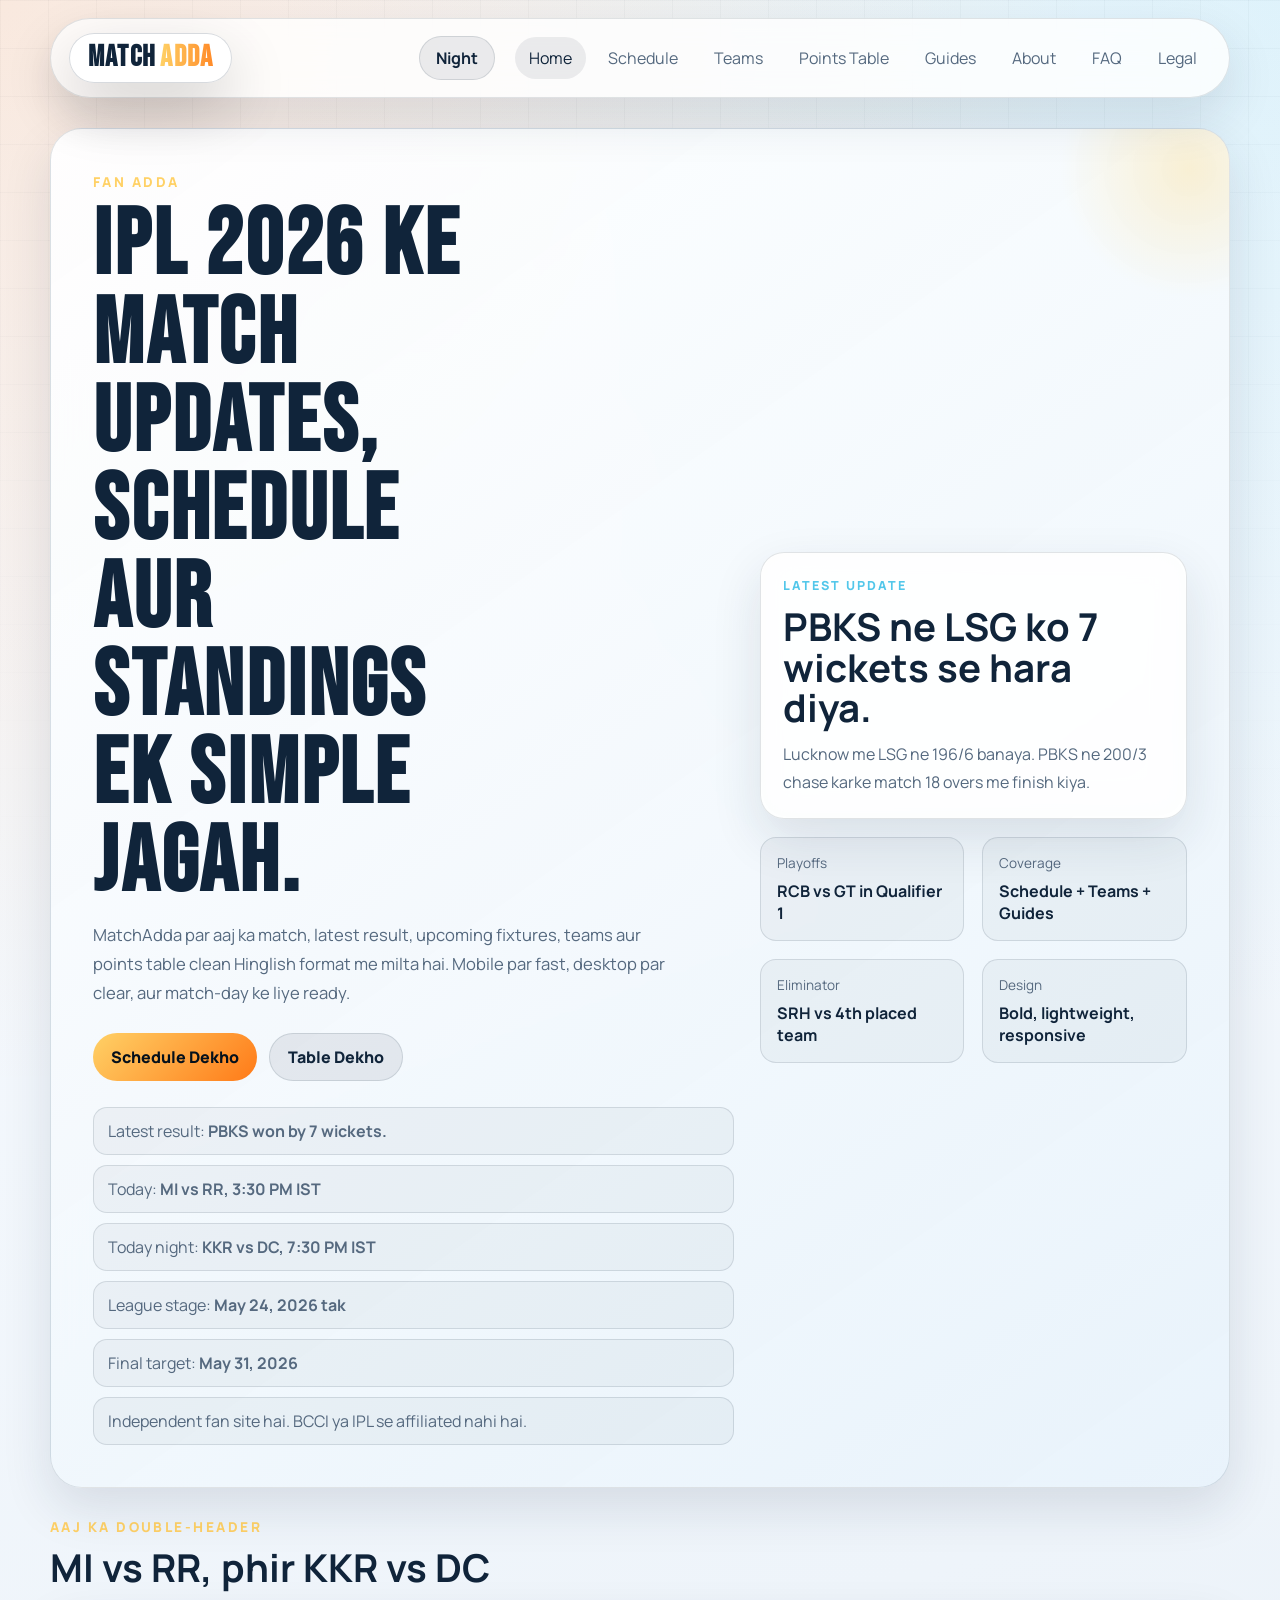
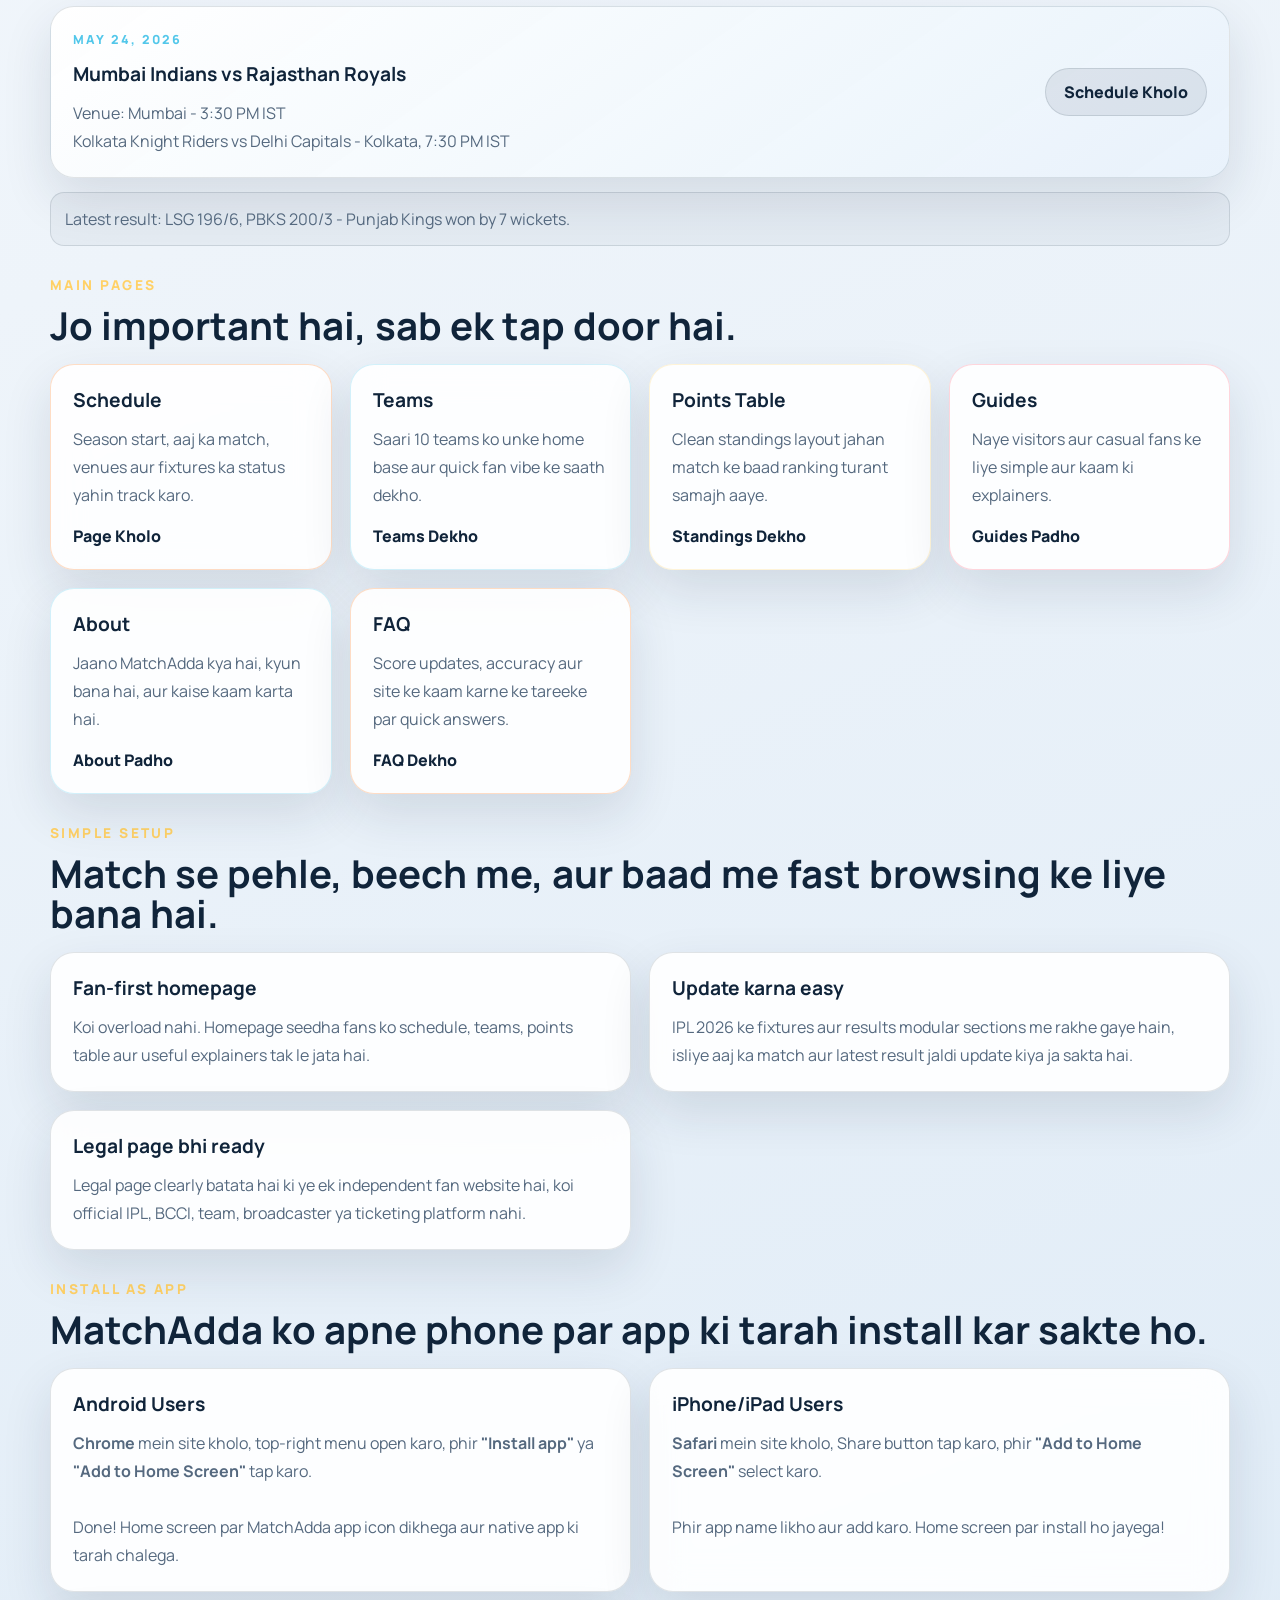
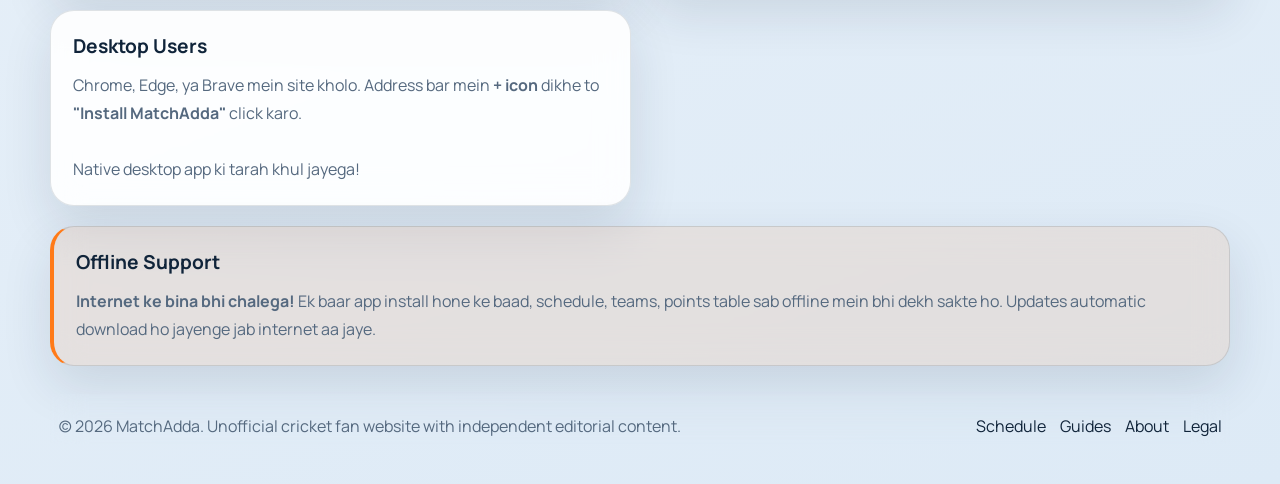
==== index.html @ 258695cc "Add files via upload" ====
<!DOCTYPE html>
<html lang="en">
<head>
  <meta charset="UTF-8">
  <meta name="viewport" content="width=device-width, initial-scale=1.0">
  <title>MatchAdda | IPL 2026 ka Schedule, Teams, Points Table aur Guides</title>
  <meta name="description" content="MatchAdda ek unofficial cricket fan website hai jahan IPL 2026 ka schedule, team updates, points table, match guides aur legal info simple Hinglish me milta hai.">
  <meta property="og:title" content="MatchAdda | IPL 2026 fan website">
  <meta property="og:description" content="Schedule, teams, points table, guides aur quick match-day updates ek simple fan site par.">
  <meta property="og:type" content="website">
  <meta property="og:image" content="social-preview.svg">
  <meta name="twitter:card" content="summary_large_image">
  <meta name="twitter:title" content="MatchAdda | IPL 2026 fan website">
  <meta name="twitter:description" content="Schedule, teams, points table, guides aur quick match-day updates ek simple fan site par.">
  <meta name="twitter:image" content="social-preview.svg">
  <link rel="icon" href="favicon.svg" type="image/svg+xml">
  <link rel="manifest" href="manifest.json">
  <meta name="theme-color" content="#ff7a18">
  <meta name="apple-mobile-web-app-capable" content="yes">
  <meta name="apple-mobile-web-app-status-bar-style" content="black-translucent">
  <meta name="apple-mobile-web-app-title" content="MatchAdda">
  <link rel="apple-touch-icon" href="matchadda.png">
  <link rel="preconnect" href="https://fonts.googleapis.com">
  <link rel="preconnect" href="https://fonts.gstatic.com" crossorigin>
  <link href="https://fonts.googleapis.com/css2?family=Bebas+Neue&family=Manrope:wght@400;500;700;800&display=swap" rel="stylesheet">
  <link rel="stylesheet" href="style.css">
</head>
<body>
  <div class="page-shell">
    <header class="site-header">
      <a class="brand brand-photo-link" href="index.html" aria-label="Home">
        <span class="brand-title"><span class="brand-primary">Match</span><span class="brand-accent">Adda</span></span>
      </a>
      <button class="nav-toggle" aria-expanded="false" aria-controls="site-nav">Menu</button>
      <nav id="site-nav" class="site-nav">
        <a class="active" href="index.html">Home</a>
        <a href="schedule.html">Schedule</a>
        <a href="teams.html">Teams</a>
        <a href="points-table.html">Points Table</a>
        <a href="guides.html">Guides</a>
        <a href="about.html">About</a>
        <a href="faq.html">FAQ</a>
        <a href="legal.html">Legal</a>
      </nav>
    </header>

    <main>
      <section class="hero">
        <div class="hero-copy">
          <p class="eyebrow">Fan Adda</p>
          <h1>IPL 2026 ke match updates, schedule aur standings ek simple jagah.</h1>
          <p class="hero-text">
            MatchAdda par aaj ka match, latest result, upcoming fixtures, teams aur points table clean Hinglish
            format me milta hai. Mobile par fast, desktop par clear, aur match-day ke liye ready.
          </p>
          <div class="hero-actions">
            <a class="btn btn-primary" href="schedule.html">Schedule Dekho</a>
            <a class="btn btn-secondary" href="points-table.html">Table Dekho</a>
          </div>
          <ul class="hero-meta">
            <li>Latest result: <strong>PBKS won by 7 wickets.</strong></li>
            <li>Today: <strong>MI vs RR, 3:30 PM IST</strong></li>
            <li>Today night: <strong>KKR vs DC, 7:30 PM IST</strong></li>
            <li>League stage: <strong>May 24, 2026 tak</strong></li>
            <li>Final target: <strong>May 31, 2026</strong></li>
            <li>Independent fan site hai. BCCI ya IPL se affiliated nahi hai.</li>
          </ul>
        </div>
        <div class="hero-panel">
          <div class="match-card featured-card">
            <p class="card-label">Latest Update</p>
            <h2>PBKS ne LSG ko 7 wickets se hara diya.</h2>
            <p>
              Lucknow me LSG ne 196/6 banaya. PBKS ne 200/3 chase karke match 18 overs me finish kiya.
            </p>
          </div>
          <div class="mini-grid">
            <article class="stat-chip">
              <span>Playoffs</span>
              <strong>RCB vs GT in Qualifier 1</strong>
            </article>
            <article class="stat-chip">
              <span>Coverage</span>
              <strong>Schedule + Teams + Guides</strong>
            </article>
            <article class="stat-chip">
              <span>Eliminator</span>
              <strong>SRH vs 4th placed team</strong>
            </article>
            <article class="stat-chip">
              <span>Design</span>
              <strong>Bold, lightweight, responsive</strong>
            </article>
          </div>
        </div>
      </section>

      <section class="section">
        <div class="section-heading">
          <p class="eyebrow">Aaj Ka Double-Header</p>
          <h2>MI vs RR, phir KKR vs DC</h2>
        </div>
        <div class="today-match">

          <div class="today-match-copy">
            <p class="card-label">May 24, 2026</p>
            <h3>Mumbai Indians vs Rajasthan Royals</h3>
            <p>Venue: Mumbai - 3:30 PM IST</p>
            <p>Kolkata Knight Riders vs Delhi Capitals - Kolkata, 7:30 PM IST</p>
          </div>

          <div class="today-match-meta">
            <a class="btn btn-secondary" href="schedule.html">Schedule Kholo</a>
          </div>
        </div>

  

        <p class="section-note">Latest result: LSG 196/6, PBKS 200/3 - Punjab Kings won by 7 wickets.</p>
      </section>

      <section class="section">
        <div class="section-heading">
          <p class="eyebrow">Main Pages</p>
          <h2>Jo important hai, sab ek tap door hai.</h2>
        </div>
        <div class="card-grid">
          <article class="info-card accent-orange">
            <h3>Schedule</h3>
            <p>Season start, aaj ka match, venues aur fixtures ka status yahin track karo.</p>
            <a href="schedule.html">Page Kholo</a>
          </article>
          <article class="info-card accent-blue">
            <h3>Teams</h3>
            <p>Saari 10 teams ko unke home base aur quick fan vibe ke saath dekho.</p>
            <a href="teams.html">Teams Dekho</a>
          </article>
          <article class="info-card accent-gold">
            <h3>Points Table</h3>
            <p>Clean standings layout jahan match ke baad ranking turant samajh aaye.</p>
            <a href="points-table.html">Standings Dekho</a>
          </article>
          <article class="info-card accent-red">
            <h3>Guides</h3>
            <p>Naye visitors aur casual fans ke liye simple aur kaam ki explainers.</p>
            <a href="guides.html">Guides Padho</a>
          </article>
          <article class="info-card accent-blue">
            <h3>About</h3>
            <p>Jaano MatchAdda kya hai, kyun bana hai, aur kaise kaam karta hai.</p>
            <a href="about.html">About Padho</a>
          </article>
          <article class="info-card accent-orange">
            <h3>FAQ</h3>
            <p>Score updates, accuracy aur site ke kaam karne ke tareeke par quick answers.</p>
            <a href="faq.html">FAQ Dekho</a>
          </article>
        </div>
      </section>

      <section class="section spotlight">
        <div class="section-heading">
          <p class="eyebrow">Simple Setup</p>
          <h2>Match se pehle, beech me, aur baad me fast browsing ke liye bana hai.</h2>
        </div>
        <div class="split-layout">
          <div class="glass-panel">
            <h3>Fan-first homepage</h3>
            <p>
              Koi overload nahi. Homepage seedha fans ko schedule, teams, points table aur useful explainers tak le jata hai.
            </p>
          </div>
          <div class="glass-panel">
            <h3>Update karna easy</h3>
            <p>
              IPL 2026 ke fixtures aur results modular sections me rakhe gaye hain, isliye aaj ka match aur latest result jaldi update kiya ja sakta hai.
            </p>
          </div>
          <div class="glass-panel">
            <h3>Legal page bhi ready</h3>
            <p>
              Legal page clearly batata hai ki ye ek independent fan website hai, koi official IPL, BCCI, team, broadcaster ya ticketing platform nahi.
            </p>
          </div>
        </div>
      </section>

      <section class="section spotlight">
        <div class="section-heading">
          <p class="eyebrow">Install as App</p>
          <h2>MatchAdda ko apne phone par app ki tarah install kar sakte ho.</h2>
        </div>
        <div class="split-layout">
          <div class="glass-panel">
            <h3>Android Users</h3>
            <p>
              <strong>Chrome</strong> mein site kholo, top-right menu open karo, phir <strong>"Install app"</strong> ya <strong>"Add to Home Screen"</strong> tap karo. 
              <br><br>Done! Home screen par MatchAdda app icon dikhega aur native app ki tarah chalega.
            </p>
          </div>
          <div class="glass-panel">
            <h3>iPhone/iPad Users</h3>
            <p>
              <strong>Safari</strong> mein site kholo, Share button tap karo, phir <strong>"Add to Home Screen"</strong> select karo.
              <br><br>Phir app name likho aur add karo. Home screen par install ho jayega!
            </p>
          </div>
          <div class="glass-panel">
            <h3>Desktop Users</h3>
            <p>
              Chrome, Edge, ya Brave mein site kholo. Address bar mein <strong>+ icon</strong> dikhe to <strong>"Install MatchAdda"</strong> click karo.
              <br><br>Native desktop app ki tarah khul jayega!
            </p>
          </div>
        </div>
        <div class="glass-panel" style="margin-top: 20px; background: rgba(255, 122, 24, 0.1); border-left: 4px solid #ff7a18;">
          <h3>Offline Support</h3>
          <p>
            <strong>Internet ke bina bhi chalega!</strong> Ek baar app install hone ke baad, schedule, teams, points table sab offline mein bhi dekh sakte ho. 
            Updates automatic download ho jayenge jab internet aa jaye.
          </p>
        </div>
      </section>
    </main>

    <footer class="site-footer">
      <p>(c) 2026 MatchAdda. Unofficial cricket fan website with independent editorial content.</p>
      <div>
        <a href="schedule.html">Schedule</a>
        <a href="guides.html">Guides</a>
        <a href="about.html">About</a>
        <a href="legal.html">Legal</a>
      </div>
    </footer>
  </div>

  <script src="main.js"></script>
</body>
</html>
---- style.css ----
:root {
  --bg: #07111f;
  --bg-soft: #0d1d32;
  --panel: rgba(11, 25, 45, 0.82);
  --panel-strong: rgba(9, 19, 36, 0.92);
  --line: rgba(255, 255, 255, 0.09);
  --text: #f4f7fb;
  --muted: #a7b7cd;
  --orange: #ff7a18;
  --gold: #ffd166;
  --sky: #52c7ea;
  --red: #ff5d73;
  --shadow: 0 24px 60px rgba(0, 0, 0, 0.32);
  --radius: 24px;
  --radius-sm: 16px;
  color-scheme: dark;
}

html[data-theme="light"] {
  --bg: #edf4fb;
  --bg-soft: #dbe9f6;
  --panel: rgba(255, 255, 255, 0.9);
  --panel-strong: rgba(255, 255, 255, 0.96);
  --line: rgba(15, 33, 54, 0.12);
  --text: #10243a;
  --muted: #55697f;
  --shadow: 0 20px 50px rgba(21, 42, 68, 0.12);
  color-scheme: light;
}

* {
  box-sizing: border-box;
}

html {
  scroll-behavior: smooth;
}

body {
  margin: 0;
  min-height: 100vh;
  font-family: "Manrope", sans-serif;
  color: var(--text);
  overflow-x: hidden;
  background:
    radial-gradient(circle at top left, rgba(255, 122, 24, 0.24), transparent 28%),
    radial-gradient(circle at top right, rgba(82, 199, 234, 0.2), transparent 26%),
    linear-gradient(160deg, #04101b 0%, #081427 44%, #0f2440 100%);
}

html[data-theme="light"] body {
  background:
    radial-gradient(circle at top left, rgba(255, 122, 24, 0.14), transparent 28%),
    radial-gradient(circle at top right, rgba(82, 199, 234, 0.14), transparent 26%),
    linear-gradient(160deg, #f8fbff 0%, #eef4fa 46%, #ddeaf6 100%);
}

body::before {
  content: "";
  position: fixed;
  inset: 0;
  pointer-events: none;
  background-image:
    linear-gradient(rgba(255, 255, 255, 0.03) 1px, transparent 1px),
    linear-gradient(90deg, rgba(255, 255, 255, 0.03) 1px, transparent 1px);
  background-size: 48px 48px;
  mask-image: linear-gradient(to bottom, rgba(0, 0, 0, 0.75), transparent);
}

html[data-theme="light"] body::before {
  background-image:
    linear-gradient(rgba(16, 36, 58, 0.04) 1px, transparent 1px),
    linear-gradient(90deg, rgba(16, 36, 58, 0.04) 1px, transparent 1px);
}

a {
  color: inherit;
  text-decoration: none;
}

.page-shell {
  width: min(1180px, calc(100% - 32px));
  margin: 0 auto;
  padding: 18px 0 40px;
  min-width: 0;
}

.site-header,
.site-footer,
.hero,
.page-hero,
.info-card,
.team-card,
.guide-card,
.glass-panel,
.featured-card,
.table-wrap,
.timeline-item {
  backdrop-filter: blur(16px);
}

.site-header {
  position: sticky;
  top: 16px;
  z-index: 20;
  display: flex;
  align-items: center;
  justify-content: space-between;
  gap: 20px;
  margin-bottom: 30px;
  padding: 14px 18px;
  background: rgba(5, 16, 30, 0.74);
  border: 1px solid var(--line);
  border-radius: 999px;
  box-shadow: var(--shadow);
}

html[data-theme="light"] .site-header {
  background: rgba(255, 255, 255, 0.8);
}

.brand {
  display: inline-flex;
  align-items: center;
  flex: 0 1 auto;
  min-width: 0;
}

.brand-photo-link {
  position: relative;
  display: inline-flex;
  align-items: center;
  justify-content: center;
  flex: 0 1 auto;
  min-height: 46px;
  max-width: 100%;
  padding: 9px 18px;
  border-radius: 999px;
  background: rgba(4, 14, 28, 0.92);
  border: 1px solid rgba(255, 255, 255, 0.12);
  box-shadow: 0 24px 60px rgba(0, 0, 0, 0.18);
  transition: transform 0.25s ease, box-shadow 0.25s ease, border-color 0.25s ease;
  backdrop-filter: blur(14px);
  overflow: hidden;
}

.brand-photo-link:hover {
  transform: translateY(-1px);
  box-shadow: 0 28px 70px rgba(0, 0, 0, 0.24);
  border-color: rgba(255, 186, 84, 0.25);
}

html[data-theme="light"] .brand-photo-link {
  background: rgba(255, 255, 255, 0.92);
  border-color: rgba(33, 52, 72, 0.18);
}

html[data-theme="light"] .brand-title {
  color: #10243a;
}

html[data-theme="light"] .brand-primary {
  color: #10243a;
}

html[data-theme="light"] .brand-tagline {
  color: rgba(33, 52, 72, 0.85);
}

.brand-title {
  display: inline-flex;
  align-items: center;
  gap: 0.15em;
  font-family: "Bebas Neue", sans-serif;
  font-size: clamp(1.45rem, 2.4vw, 1.85rem);
  font-weight: 900;
  line-height: 1;
  letter-spacing: 0.04em;
  text-transform: uppercase;
  color: #fff;
  margin: 0;
  white-space: nowrap;
  max-width: 100%;
}

.brand-primary {
  color: #f7f2d6;
}

.brand-accent {
  background: linear-gradient(90deg, #ffd166 0%, #ff8b29 100%);
  -webkit-background-clip: text;
  -webkit-text-fill-color: transparent;
  background-clip: text;
}

.brand-tagline {
  font-family: "Manrope", sans-serif;
  font-size: 0.75rem;
  font-weight: 700;
  color: rgba(255, 255, 255, 0.78);
  letter-spacing: 0.26em;
  text-transform: uppercase;
}

.site-nav {
  display: flex;
  align-items: center;
  gap: 8px;
  flex-wrap: wrap;
  justify-content: flex-end;
}

.site-nav a {
  padding: 10px 14px;
  border-radius: 999px;
  color: var(--muted);
  transition: 0.25s ease;
}

.site-nav a:hover,
.site-nav a.active {
  color: var(--text);
  background: rgba(255, 255, 255, 0.08);
}

html[data-theme="light"] .site-nav a:hover,
html[data-theme="light"] .site-nav a.active {
  background: rgba(16, 36, 58, 0.08);
}

.nav-toggle {
  display: none;
  border: 0;
  padding: 10px 14px;
  border-radius: 999px;
  color: var(--text);
  background: rgba(255, 255, 255, 0.08);
  font: inherit;
}

.theme-toggle {
  display: inline-flex;
  align-items: center;
  justify-content: center;
  min-height: 44px;
  padding: 0 16px;
  margin-left: auto;
  border: 1px solid var(--line);
  border-radius: 999px;
  color: var(--text);
  background: rgba(255, 255, 255, 0.08);
  font: inherit;
  font-weight: 700;
  cursor: pointer;
  transition: transform 0.25s ease, background 0.25s ease;
}

.theme-toggle-mobile {
  display: none;
  width: 100%;
  justify-content: flex-start;
  border-radius: 14px;
}

.theme-toggle:hover {
  transform: translateY(-1px);
}

html[data-theme="light"] .theme-toggle,
html[data-theme="light"] .nav-toggle {
  background: rgba(16, 36, 58, 0.08);
}

.hero,
.page-hero {
  position: relative;
  overflow: hidden;
  min-width: 0;
  background: linear-gradient(145deg, rgba(10, 24, 43, 0.92), rgba(13, 29, 50, 0.72));
  border: 1px solid var(--line);
  border-radius: calc(var(--radius) + 8px);
  box-shadow: var(--shadow);
}

html[data-theme="light"] .hero,
html[data-theme="light"] .page-hero,
html[data-theme="light"] .today-match {
  background: linear-gradient(145deg, rgba(255, 255, 255, 0.95), rgba(232, 242, 251, 0.92));
}

.hero {
  display: grid;
  grid-template-columns: 1.2fr 0.8fr;
  gap: 26px;
  padding: 42px;
  min-height: 0;
}

.page-hero {
  display: grid;
  gap: 14px;
  align-content: start;
  width: 100%;
  padding: 34px;
  min-height: 0;
}

.compact-hero {
  gap: 12px;
}

.hero::after,
.page-hero::after {
  content: "";
  position: absolute;
  right: -90px;
  top: -90px;
  width: 260px;
  height: 260px;
  border-radius: 50%;
  background: radial-gradient(circle, rgba(255, 209, 102, 0.28), transparent 70%);
}

.eyebrow {
  margin: 0 0 8px;
  color: var(--gold);
  font-size: 0.85rem;
  font-weight: 800;
  letter-spacing: 0.18em;
  text-transform: uppercase;
}

h1,
h2,
h3 {
  margin: 0 0 12px;
}

h1 {
  max-width: 10ch;
  font-family: "Bebas Neue", sans-serif;
  font-size: clamp(3rem, 8vw, 5.8rem);
  line-height: 0.95;
  letter-spacing: 0.03em;
}

.page-hero h1 {
  max-width: 16ch;
  font-size: clamp(2.35rem, 4.2vw, 4.2rem);
  line-height: 1;
}

h2 {
  font-size: clamp(1.8rem, 3vw, 2.6rem);
  line-height: 1.05;
}

h3 {
  font-size: 1.2rem;
}

p {
  margin: 0;
  color: var(--muted);
  line-height: 1.75;
  overflow-wrap: anywhere;
}

.hero-text {
  max-width: 58ch;
  font-size: 1.04rem;
}

.page-hero p {
  max-width: 78ch;
  font-size: 1rem;
}

.hero-actions {
  display: flex;
  flex-wrap: wrap;
  gap: 12px;
  margin: 26px 0;
}

.btn {
  display: inline-flex;
  align-items: center;
  justify-content: center;
  min-height: 48px;
  padding: 0 18px;
  border-radius: 999px;
  font-weight: 800;
  transition: transform 0.25s ease, background 0.25s ease;
}

.btn:hover {
  transform: translateY(-2px);
}

.btn-primary {
  color: #05101b;
  background: linear-gradient(135deg, var(--gold), var(--orange));
}

.btn-secondary {
  background: rgba(255, 255, 255, 0.08);
  border: 1px solid var(--line);
}

html[data-theme="light"] .btn-secondary {
  background: rgba(16, 36, 58, 0.08);
}

.hero-meta {
  display: grid;
  gap: 10px;
  padding: 0;
  margin: 0;
  list-style: none;
}

.hero-meta li {
  padding: 12px 14px;
  color: var(--muted);
  background: rgba(255, 255, 255, 0.04);
  border: 1px solid var(--line);
  border-radius: 14px;
}

html[data-theme="light"] .hero-meta li,
html[data-theme="light"] .stat-chip,
html[data-theme="light"] .section-note,
html[data-theme="light"] .maintenance-list li {
  background: rgba(16, 36, 58, 0.04);
}

.hero-panel {
  display: grid;
  gap: 18px;
  align-content: center;
}

.featured-card,
.info-card,
.team-card,
.guide-card,
.glass-panel,
.timeline-item {
  padding: 22px;
  background: var(--panel);
  border: 1px solid var(--line);
  border-radius: var(--radius);
  box-shadow: var(--shadow);
}

.card-label {
  margin-bottom: 10px;
  color: var(--sky);
  font-size: 0.78rem;
  font-weight: 800;
  letter-spacing: 0.16em;
  text-transform: uppercase;
}

.mini-grid,
.card-grid,
.split-layout,
.guide-list,
.legal-stack {
  display: grid;
  gap: 18px;
  min-width: 0;
}

.mini-grid {
  grid-template-columns: repeat(2, minmax(0, 1fr));
}

.stat-chip {
  padding: 16px;
  background: rgba(255, 255, 255, 0.04);
  border: 1px solid var(--line);
  border-radius: var(--radius-sm);
}

.stat-chip span {
  display: block;
  margin-bottom: 8px;
  color: var(--muted);
  font-size: 0.85rem;
}

.today-match {
  display: grid;
  grid-template-columns: 1.3fr 0.7fr;
  gap: 18px;
  padding: 22px;
  background: linear-gradient(135deg, rgba(17, 36, 60, 0.9), rgba(13, 29, 50, 0.76));
  border: 1px solid var(--line);
  border-radius: var(--radius);
  box-shadow: var(--shadow);
}

.today-match-copy,
.today-match-meta {
  min-width: 0;
}

.today-match-meta {
  display: grid;
  align-content: center;
  justify-items: end;
  gap: 12px;
}

.status-pill {
  display: inline-flex;
  align-items: center;
  justify-content: center;
  min-height: 36px;
  padding: 0 14px;
  border-radius: 999px;
  font-size: 0.84rem;
  font-weight: 800;
  letter-spacing: 0.08em;
  text-transform: uppercase;
  white-space: nowrap;
}

.status-live {
  color: #fff5f7;
  background: linear-gradient(135deg, #ff5d73, #ff7a18);
}

.status-upcoming {
  color: #dff7ff;
  background: rgba(82, 199, 234, 0.16);
  border: 1px solid rgba(82, 199, 234, 0.3);
}

.status-today {
  color: #e8f6ff;
  background: rgba(44, 169, 225, 0.18);
  border: 1px solid rgba(82, 199, 234, 0.34);
}

.status-completed {
  color: #eefde2;
  background: rgba(155, 229, 100, 0.14);
  border: 1px solid rgba(155, 229, 100, 0.34);
}

html[data-theme="light"] .status-upcoming {
  color: #0f5f84;
  background: rgba(82, 199, 234, 0.18);
  border-color: rgba(82, 199, 234, 0.42);
}

html[data-theme="light"] .status-today {
  color: #0f5f84;
  background: rgba(44, 169, 225, 0.16);
  border-color: rgba(44, 169, 225, 0.4);
}

html[data-theme="light"] .status-completed {
  color: #537315;
  background: rgba(155, 229, 100, 0.2);
  border-color: rgba(142, 205, 88, 0.44);
}

.section {
  margin-top: 28px;
}

.section-heading {
  margin-bottom: 18px;
}

.section-note {
  margin-top: 14px;
  padding: 12px 14px;
  color: var(--muted);
  background: rgba(255, 255, 255, 0.04);
  border: 1px solid var(--line);
  border-radius: 14px;
}

.card-grid {
  grid-template-columns: repeat(4, minmax(0, 1fr));
}

.card-grid.two-up,
.split-layout {
  grid-template-columns: repeat(2, minmax(0, 1fr));
}

.info-card a {
  display: inline-block;
  margin-top: 16px;
  color: var(--text);
  font-weight: 800;
}

.accent-orange {
  border-color: rgba(255, 122, 24, 0.25);
}

.accent-blue {
  border-color: rgba(82, 199, 234, 0.25);
}

.accent-gold {
  border-color: rgba(255, 209, 102, 0.25);
}

.accent-red {
  border-color: rgba(255, 93, 115, 0.25);
}

.page-main {
  display: grid;
  gap: 0;
  min-width: 0;
}

.timeline {
  display: grid;
  gap: 16px;
  min-width: 0;
}

.timeline-item {
  display: grid;
  grid-template-columns: 120px 1fr;
  gap: 16px;
  align-items: start;
  min-width: 0;
}

.timeline-date {
  display: inline-flex;
  justify-content: center;
  justify-self: start;
  width: fit-content;
  max-width: 100%;
  padding: 10px 14px;
  color: #04101b;
  font-weight: 800;
  background: linear-gradient(135deg, var(--gold), var(--orange));
  border-radius: 999px;
}

.table-wrap {
  position: relative;
  display: block;
  width: 100%;
  max-width: 100%;
  inline-size: 100%;
  overflow-x: auto;
  overflow-y: visible;
  -webkit-overflow-scrolling: touch;
  overscroll-behavior-y: auto;
  overscroll-behavior-x: contain;
  touch-action: auto;
  padding: 10px;
  background: var(--panel-strong);
  border: 1px solid var(--line);
  border-radius: var(--radius);
  box-shadow: var(--shadow);
  scrollbar-width: thin;
  min-width: 0;
}

.table-wrap table {
  /* touch-action: pan-x pinch-zoom; */
}

html[data-theme="light"] th,
html[data-theme="light"] .team-card p {
  color: #c77700;
}

html[data-theme="light"] th,
html[data-theme="light"] td {
  border-bottom-color: rgba(16, 36, 58, 0.1);
}

html[data-theme="light"] tbody tr:hover {
  background: rgba(16, 36, 58, 0.03);
}

.table-wrap table {
  width: 100%;
  border-collapse: collapse;
  min-width: 680px;
}

th,
td {
  padding: 16px 14px;
  text-align: left;
  border-bottom: 1px solid rgba(255, 255, 255, 0.08);
  white-space: nowrap;
}

th {
  color: var(--gold);
  font-size: 0.88rem;
  letter-spacing: 0.08em;
  text-transform: uppercase;
}

tbody tr:hover {
  background: rgba(255, 255, 255, 0.03);
}

.team-grid {
  display: grid;
  grid-template-columns: repeat(2, minmax(0, 1fr));
  gap: 18px;
  min-width: 0;
}

.team-card p {
  margin-bottom: 10px;
  color: var(--gold);
}

.team-card span {
  color: var(--muted);
  line-height: 1.7;
}

.guide-list,
.legal-stack {
  grid-template-columns: repeat(2, minmax(0, 1fr));
}

.faq-list {
  display: grid;
  gap: 18px;
}

.site-footer {
  display: flex;
  align-items: center;
  justify-content: space-between;
  gap: 18px;
  margin-top: 28px;
  padding: 18px 8px 4px;
  min-width: 0;
}

.site-footer div {
  display: flex;
  flex-wrap: wrap;
  gap: 14px;
  min-width: 0;
}

.maintenance-shell {
  width: min(920px, calc(100% - 32px));
  margin: 0 auto;
  padding: 24px 0 40px;
}

.maintenance-screen {
  display: grid;
  gap: 24px;
  padding: 40px;
}

.maintenance-grid {
  display: grid;
  grid-template-columns: 1.1fr 0.9fr;
  gap: 18px;
}

.maintenance-note {
  display: inline-flex;
  align-items: center;
  gap: 10px;
  width: fit-content;
  padding: 10px 14px;
  color: #04101b;
  font-weight: 800;
  background: linear-gradient(135deg, var(--gold), var(--orange));
  border-radius: 999px;
}

.maintenance-copy p,
.maintenance-card p {
  max-width: 62ch;
}

.maintenance-list {
  display: grid;
  gap: 12px;
  padding: 0;
  margin: 0;
  list-style: none;
}

.maintenance-list li {
  padding: 14px 16px;
  background: rgba(255, 255, 255, 0.05);
  border: 1px solid var(--line);
  border-radius: 14px;
}

.maintenance-card {
  padding: 22px;
  background: var(--panel);
  border: 1px solid var(--line);
  border-radius: var(--radius);
  box-shadow: var(--shadow);
}

.maintenance-card strong {
  color: var(--text);
}

.hero-copy,
.hero-panel,
.info-card,
.team-card,
.guide-card,
.glass-panel,
.featured-card,
.section,
.section-heading {
  min-width: 0;
}

.site-nav a,
.brand strong,
.brand small,
.site-footer a,
.site-footer p {
  overflow-wrap: anywhere;
}

@media (max-width: 1120px) {
  .page-shell {
    width: min(100% - 28px, 1180px);
  }

  .hero {
    grid-template-columns: 1fr;
    padding: 34px 28px;
  }

  .site-nav {
    gap: 6px;
  }

  .card-grid {
    grid-template-columns: repeat(2, minmax(0, 1fr));
  }

  .today-match {
    grid-template-columns: 1fr;
  }

  .today-match-meta {
    justify-items: start;
  }
}

@media (max-width: 960px) {
  .site-header {
    top: 10px;
    margin-bottom: 24px;
    padding: 12px 14px;
  }

  .site-nav a {
    padding: 9px 12px;
  }

  .card-grid,
  .card-grid.two-up,
  .split-layout,
  .maintenance-grid,
  .team-grid,
  .guide-list,
  .legal-stack,
  .faq-list {
    grid-template-columns: 1fr;
  }

  .hero {
    padding: 32px 24px;
  }

  .page-hero {
    padding: 26px 22px;
  }

  h1 {
    max-width: 11ch;
  }

  .page-hero h1 {
    max-width: 13ch;
    font-size: clamp(2.2rem, 6vw, 3.4rem);
  }

}

@media (max-width: 760px) {
  .page-shell {
    width: min(100% - 20px, 1180px);
  }

  .site-header {
    position: sticky;
    align-items: center;
    flex-wrap: wrap;
    gap: 12px;
    border-radius: 28px;
  }

  .brand {
    max-width: calc(100% - 82px);
  }

  .brand-photo-link {
    min-height: 42px;
    padding: 8px 14px;
  }

  .brand-title {
    font-size: clamp(1.35rem, 5.8vw, 1.7rem);
    letter-spacing: 0.035em;
  }

  .nav-toggle {
    display: inline-flex;
    margin-left: 0;
  }

  .theme-toggle {
    margin-left: auto;
  }

  .site-nav {
    display: none;
    width: 100%;
    flex-direction: column;
    align-items: stretch;
    padding-top: 8px;
  }

  .site-nav.open {
    display: flex;
  }

  .site-nav a {
    border-radius: 14px;
  }

  .theme-toggle {
    display: none;
  }

  .theme-toggle-mobile {
    display: inline-flex;
  }

  .hero,
  .page-hero {
    border-radius: 28px;
  }

  .hero {
    padding: 26px 18px;
    gap: 18px;
  }

  .page-hero {
    padding: 22px 18px;
  }

  .table-wrap {
    /* touch-action: pan-y; */
  }

  .section {
    margin-top: 22px;
  }

  .featured-card,
  .info-card,
  .team-card,
  .guide-card,
  .glass-panel,
  .timeline-item {
    padding: 18px;
  }

  .mini-grid {
    grid-template-columns: 1fr;
  }

  .timeline-item {
    grid-template-columns: 1fr;
  }

  .site-footer {
    flex-direction: column;
    align-items: flex-start;
    padding-top: 8px;
  }

  .site-footer p {
    font-size: 0.92rem;
    max-width: 100%;
  }

  th,
  td {
    padding: 14px 10px;
  }

  .table-wrap table {
    min-width: 700px;
  }

}

@media (max-width: 480px) {
  .page-shell {
    width: calc(100% - 16px);
    padding-top: 12px;
  }

  .site-header {
    top: 8px;
    gap: 10px;
    padding: 12px;
    border-radius: 24px;
  }

  .brand {
    max-width: calc(100% - 76px);
  }

  .brand-photo-link {
    min-height: 40px;
    padding: 7px 12px;
    border-radius: 999px;
  }

  .brand-title {
    font-size: clamp(1.25rem, 7.2vw, 1.52rem);
    letter-spacing: 0.03em;
  }

  .nav-toggle {
    padding: 9px 12px;
  }

  .hero,
  .page-hero {
    border-radius: 24px;
  }

  .hero {
    padding: 22px 16px;
  }

  .page-hero {
    padding: 18px 14px;
  }

  .maintenance-shell {
    width: calc(100% - 16px);
    padding-top: 12px;
  }

  .maintenance-screen {
    padding: 22px 16px;
    border-radius: 24px;
  }

  h1 {
    max-width: none;
    font-size: clamp(2.35rem, 14vw, 3.3rem);
  }

  .page-hero h1 {
    max-width: 10ch;
    font-size: clamp(1.7rem, 8.4vw, 2.2rem);
    line-height: 1.02;
    word-break: break-word;
  }

  h2 {
    font-size: clamp(1.4rem, 8vw, 2rem);
  }

  .hero-text,
  p {
    font-size: 0.96rem;
    line-height: 1.65;
  }

  .page-hero p {
    max-width: none;
    font-size: 0.92rem;
  }

  .site-footer p,
  .timeline-item p,
  .info-card p,
  .page-hero p {
    overflow-wrap: anywhere;
    word-break: break-word;
  }

  .compact-hero {
    gap: 10px;
  }

  .timeline-item {
    overflow: hidden;
  }

  .timeline-date {
    padding: 8px 12px;
    font-size: 0.9rem;
    white-space: nowrap;
  }

  .timeline-item h3 {
    font-size: 1rem;
    margin-bottom: 8px;
  }

  .timeline-item p {
    font-size: 0.9rem;
  }

  .card-grid.two-up {
    gap: 14px;
  }

  .card-grid.two-up .info-card {
    overflow: hidden;
  }

  .card-grid.two-up .info-card h3 {
    font-size: 1rem;
  }

  .card-grid.two-up .info-card p {
    font-size: 0.9rem;
  }

  .btn {
    width: 100%;
  }

  .hero-actions {
    display: grid;
    grid-template-columns: 1fr;
  }

  .hero-meta li,
  .stat-chip,
  .site-nav a {
    padding-left: 12px;
    padding-right: 12px;
  }

  .table-wrap {
    display: block;
    overflow-x: auto;
    overflow-y: visible;
    max-width: 100%;
    inline-size: 100%;
    padding: 8px 6px 10px;
    border-radius: 20px;
    /* touch-action: pan-y; */
    contain: inline-size layout paint;
  }

  .table-wrap table {
    width: max-content;
    min-width: 720px;
  }

  th,
  td {
    white-space: nowrap;
  }

  .table-wrap::after {
    content: "Swipe left-right to view full table";
    display: block;
    margin-top: 10px;
    color: var(--muted);
    font-size: 0.82rem;
    text-align: center;
  }

  .eyebrow {
    font-size: 0.78rem;
    letter-spacing: 0.14em;
  }

  .site-footer {
    gap: 12px;
    padding-bottom: 10px;
  }

  .site-footer div {
    gap: 10px 14px;
  }
}
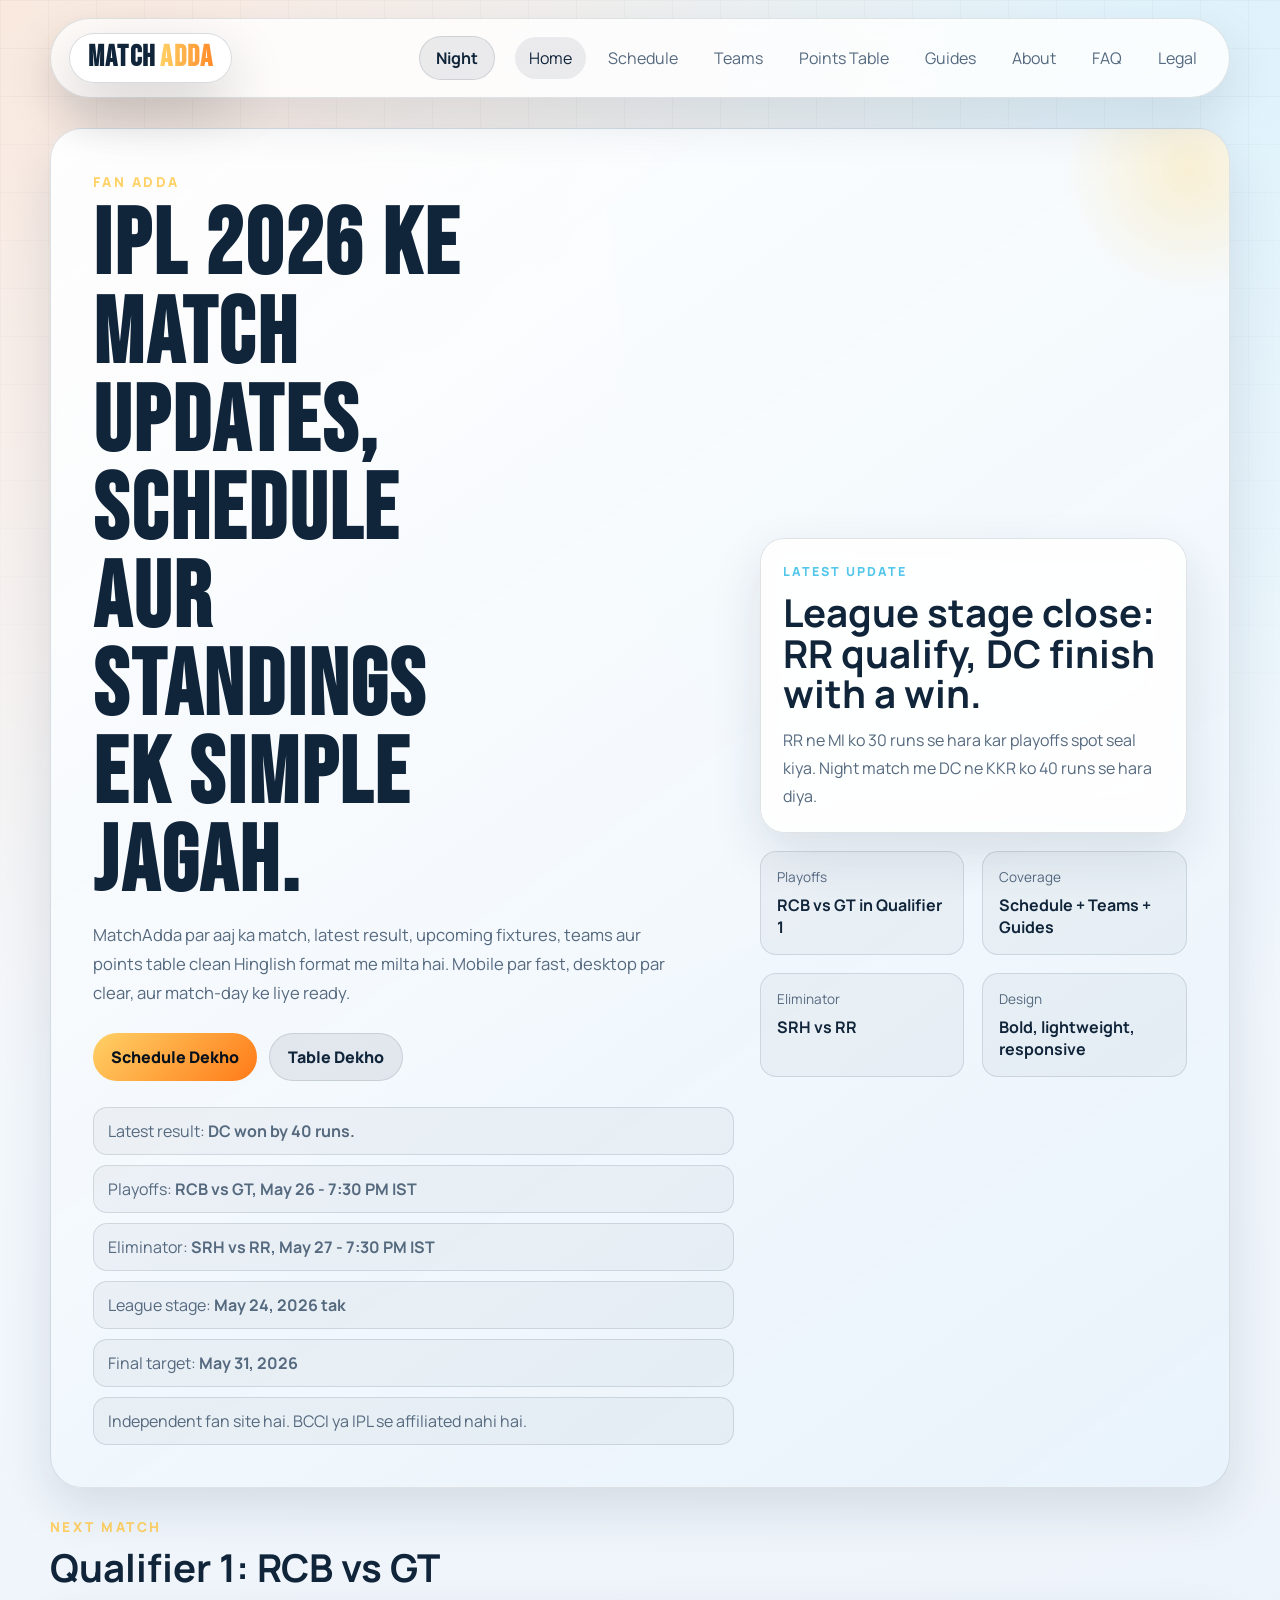
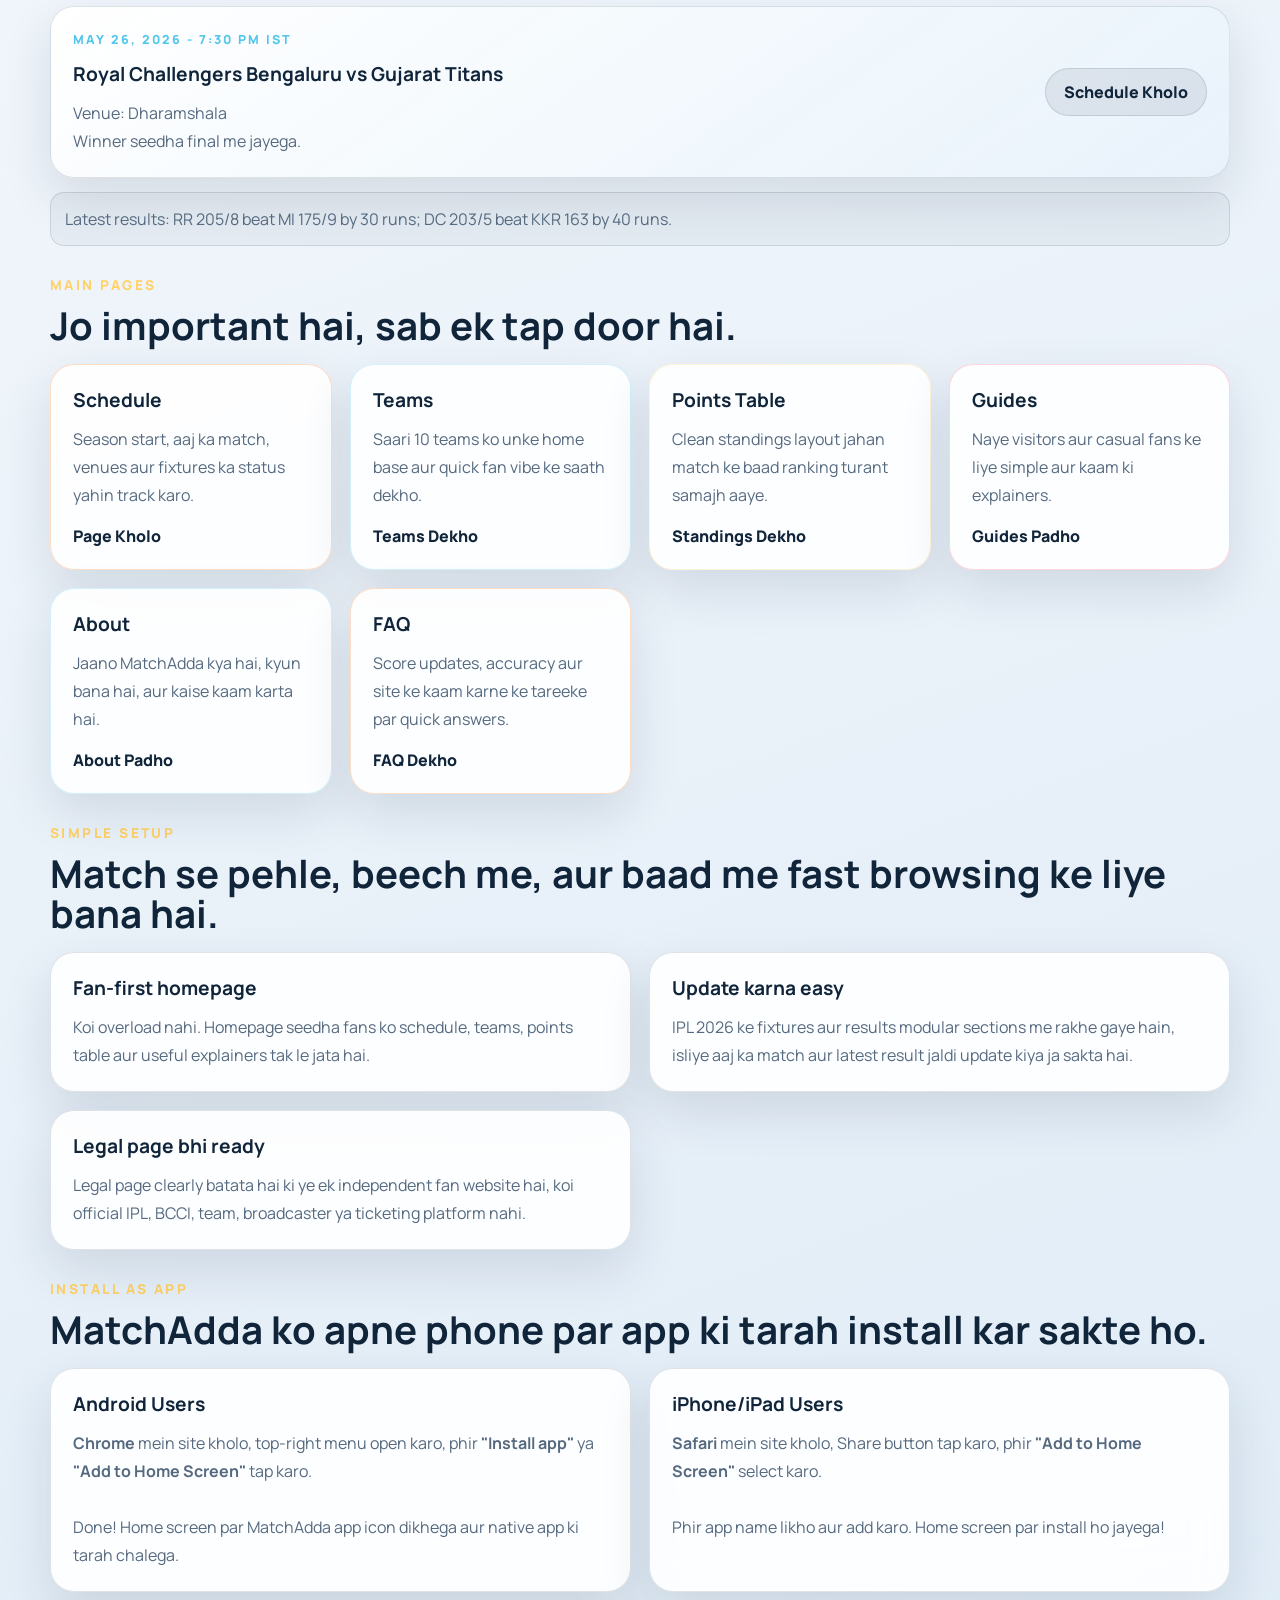
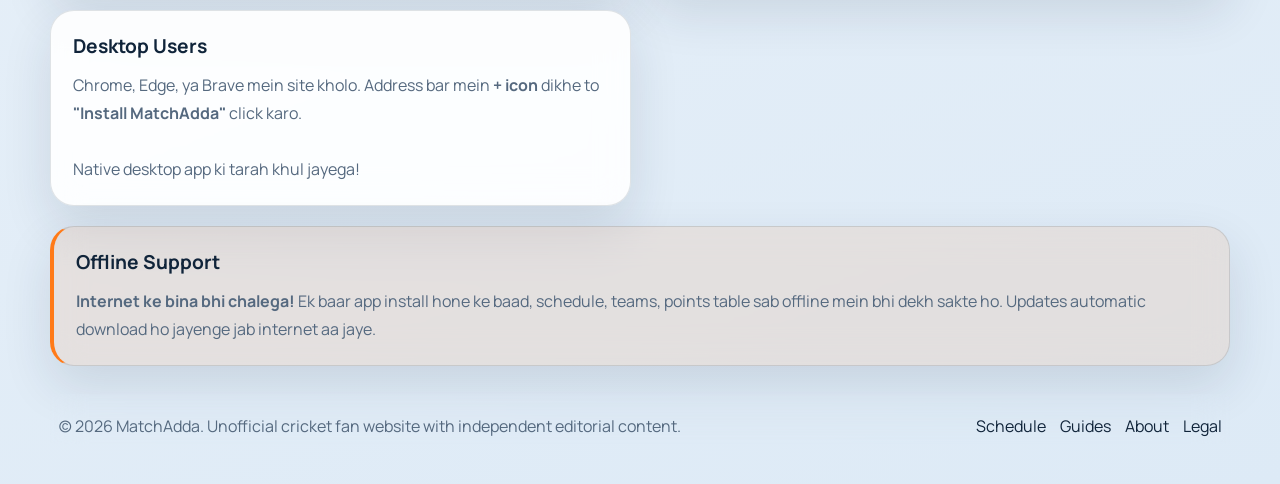
==== commit 1b96d872: "Add files via upload" ====
--- a/index.html
+++ b/index.html
@@ -58,9 +58,9 @@
             <a class="btn btn-secondary" href="points-table.html">Table Dekho</a>
           </div>
           <ul class="hero-meta">
-            <li>Latest result: <strong>PBKS won by 7 wickets.</strong></li>
-            <li>Today: <strong>MI vs RR, 3:30 PM IST</strong></li>
-            <li>Today night: <strong>KKR vs DC, 7:30 PM IST</strong></li>
+            <li>Latest result: <strong>DC won by 40 runs.</strong></li>
+            <li>Playoffs: <strong>RCB vs GT, May 26 - 7:30 PM IST</strong></li>
+            <li>Eliminator: <strong>SRH vs RR, May 27 - 7:30 PM IST</strong></li>
             <li>League stage: <strong>May 24, 2026 tak</strong></li>
             <li>Final target: <strong>May 31, 2026</strong></li>
             <li>Independent fan site hai. BCCI ya IPL se affiliated nahi hai.</li>
@@ -69,9 +69,9 @@
         <div class="hero-panel">
           <div class="match-card featured-card">
             <p class="card-label">Latest Update</p>
-            <h2>PBKS ne LSG ko 7 wickets se hara diya.</h2>
-            <p>
-              Lucknow me LSG ne 196/6 banaya. PBKS ne 200/3 chase karke match 18 overs me finish kiya.
+            <h2>League stage close: RR qualify, DC finish with a win.</h2>
+            <p>
+              RR ne MI ko 30 runs se hara kar playoffs spot seal kiya. Night match me DC ne KKR ko 40 runs se hara diya.
             </p>
           </div>
           <div class="mini-grid">
@@ -85,7 +85,7 @@
             </article>
             <article class="stat-chip">
               <span>Eliminator</span>
-              <strong>SRH vs 4th placed team</strong>
+              <strong>SRH vs RR</strong>
             </article>
             <article class="stat-chip">
               <span>Design</span>
@@ -97,16 +97,16 @@
 
       <section class="section">
         <div class="section-heading">
-          <p class="eyebrow">Aaj Ka Double-Header</p>
-          <h2>MI vs RR, phir KKR vs DC</h2>
+          <p class="eyebrow">Next Match</p>
+          <h2>Qualifier 1: RCB vs GT</h2>
         </div>
         <div class="today-match">
 
           <div class="today-match-copy">
-            <p class="card-label">May 24, 2026</p>
-            <h3>Mumbai Indians vs Rajasthan Royals</h3>
-            <p>Venue: Mumbai - 3:30 PM IST</p>
-            <p>Kolkata Knight Riders vs Delhi Capitals - Kolkata, 7:30 PM IST</p>
+            <p class="card-label">May 26, 2026 - 7:30 PM IST</p>
+            <h3>Royal Challengers Bengaluru vs Gujarat Titans</h3>
+            <p>Venue: Dharamshala</p>
+            <p>Winner seedha final me jayega.</p>
           </div>
 
           <div class="today-match-meta">
@@ -116,7 +116,7 @@
 
   
 
-        <p class="section-note">Latest result: LSG 196/6, PBKS 200/3 - Punjab Kings won by 7 wickets.</p>
+        <p class="section-note">Latest results: RR 205/8 beat MI 175/9 by 30 runs; DC 203/5 beat KKR 163 by 40 runs.</p>
       </section>
 
       <section class="section">
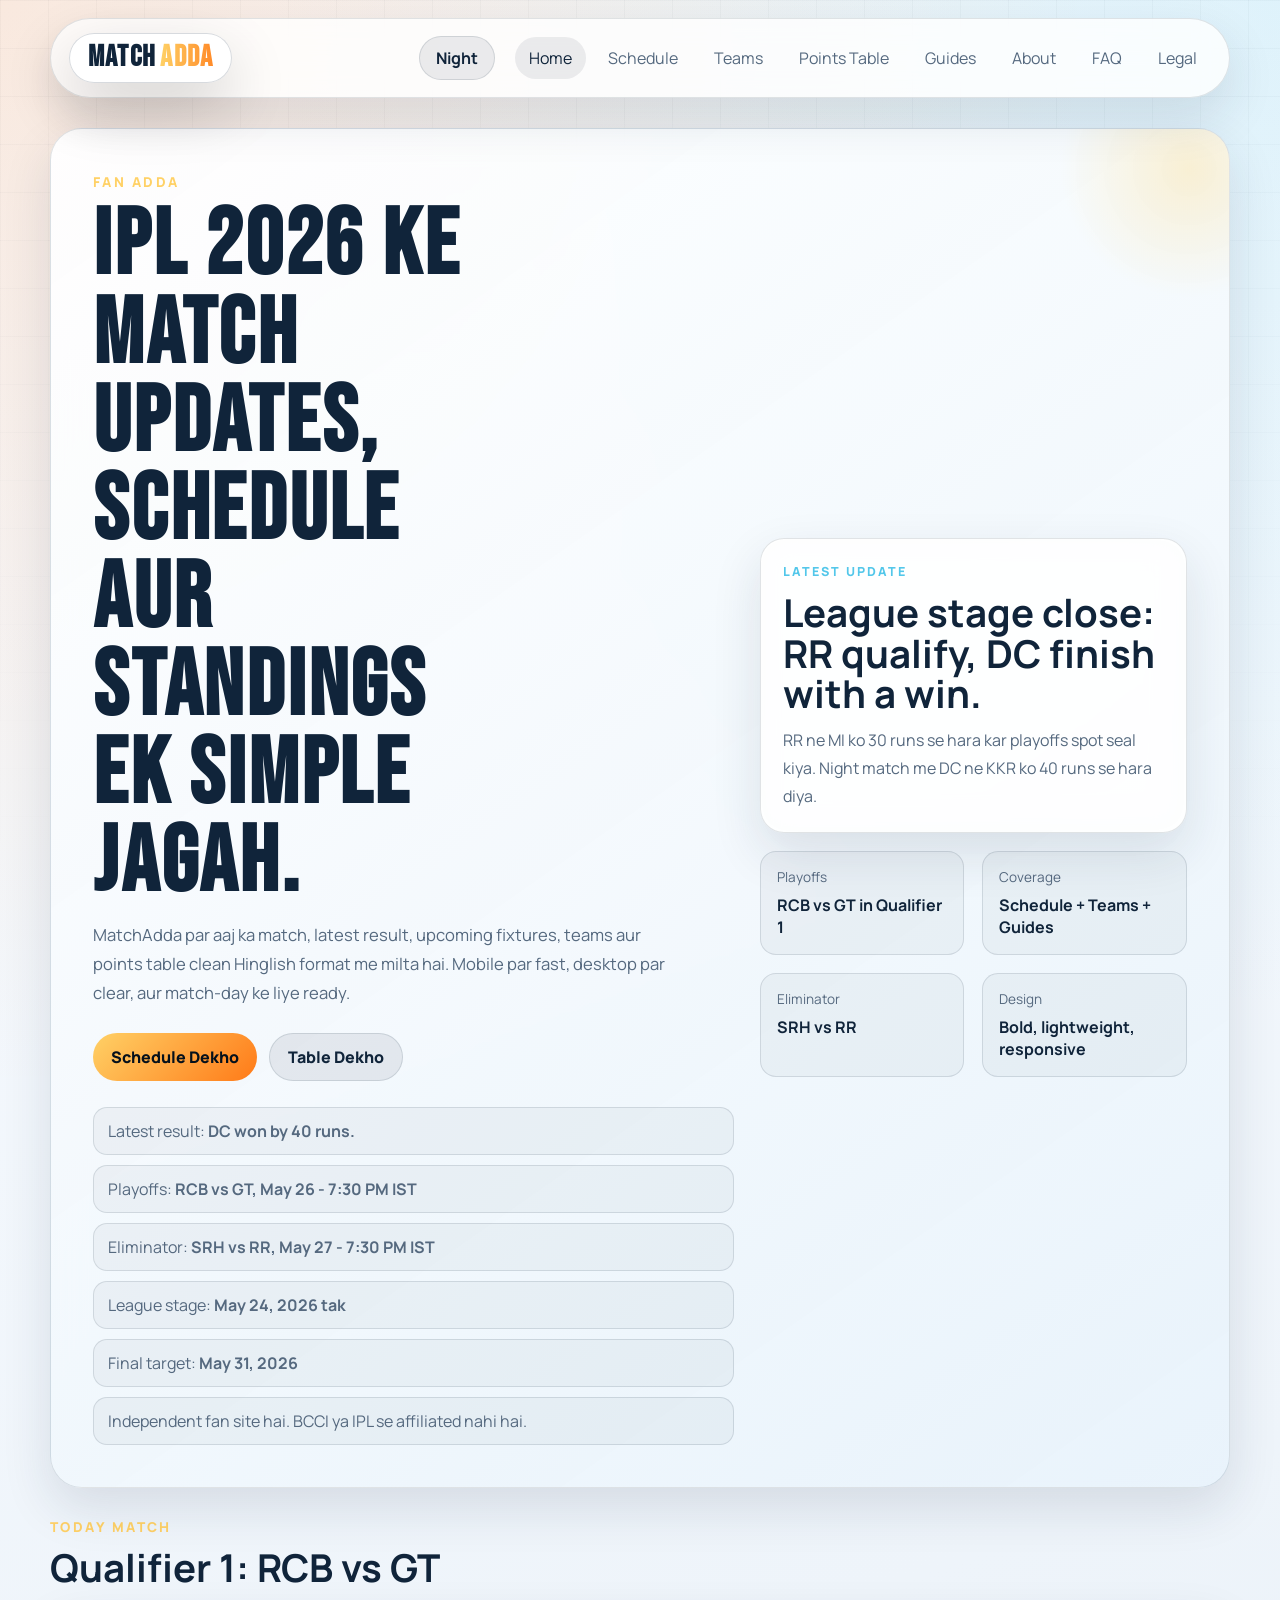
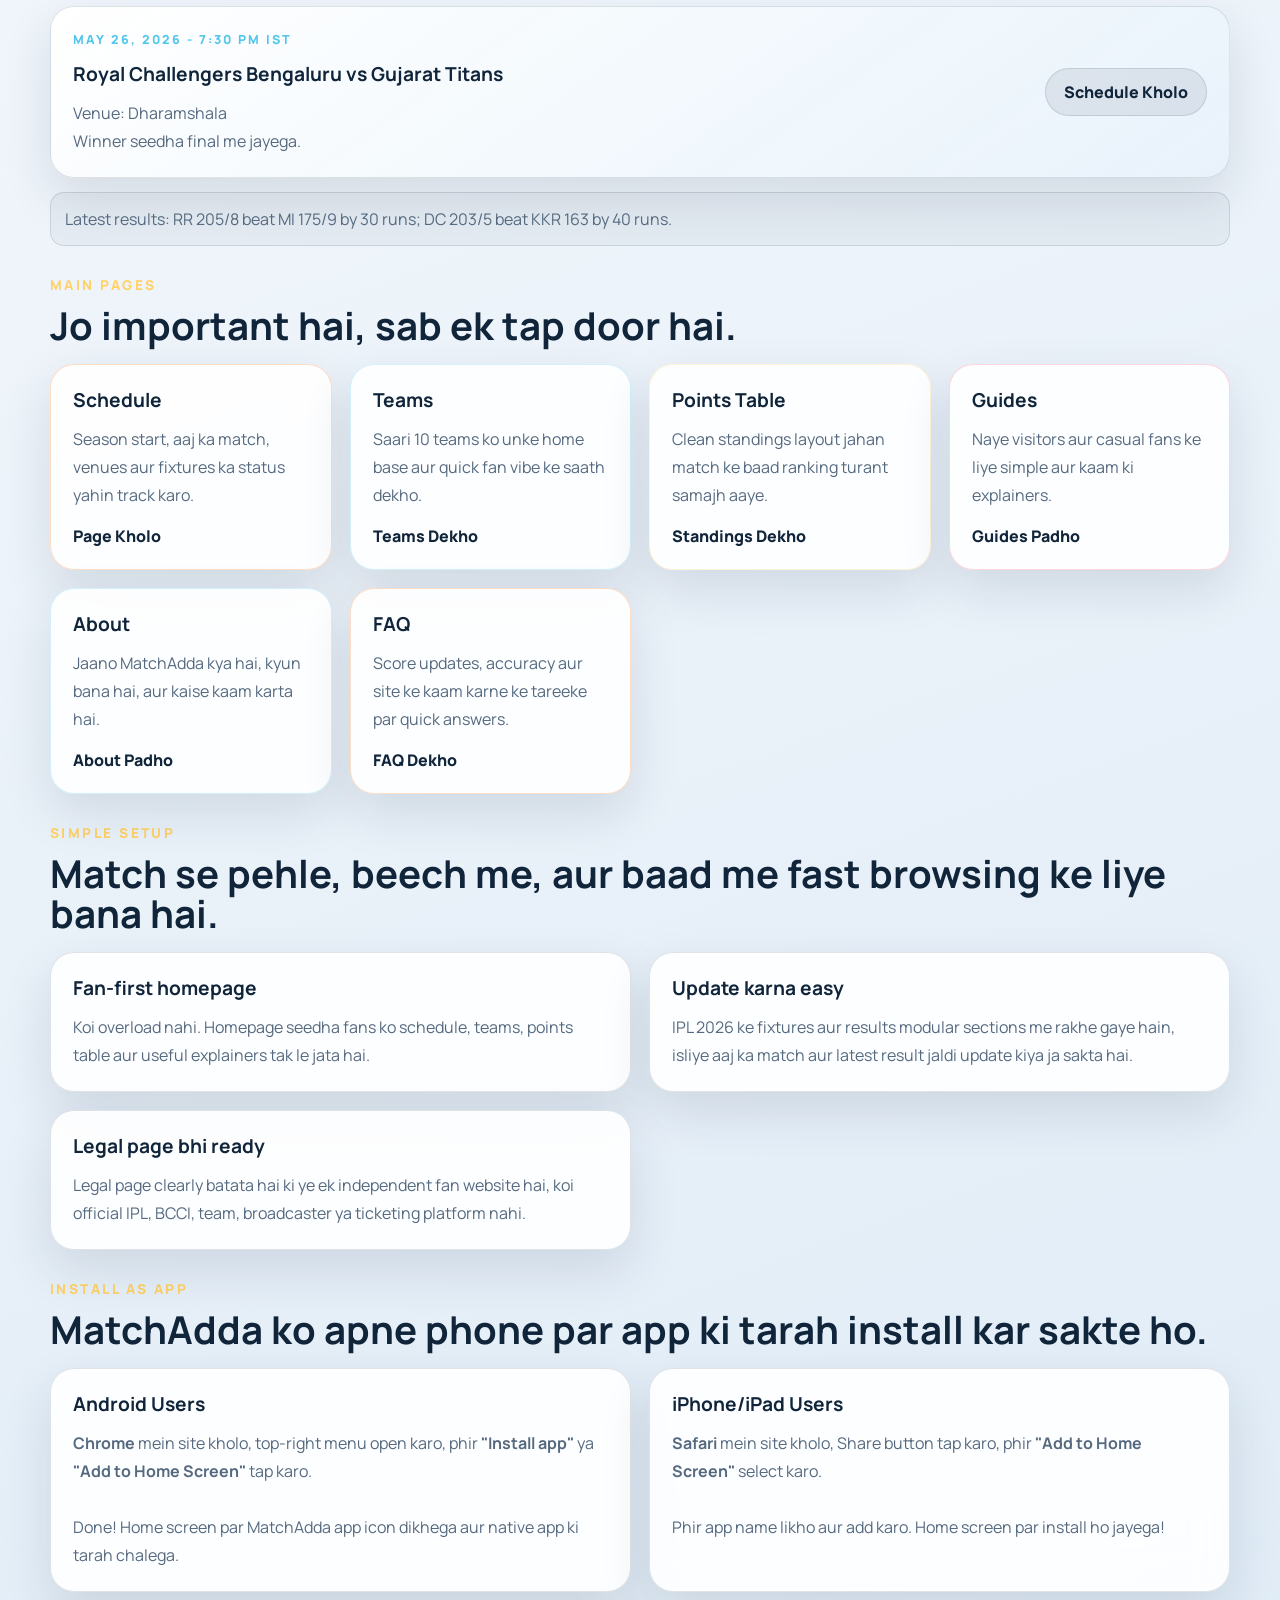
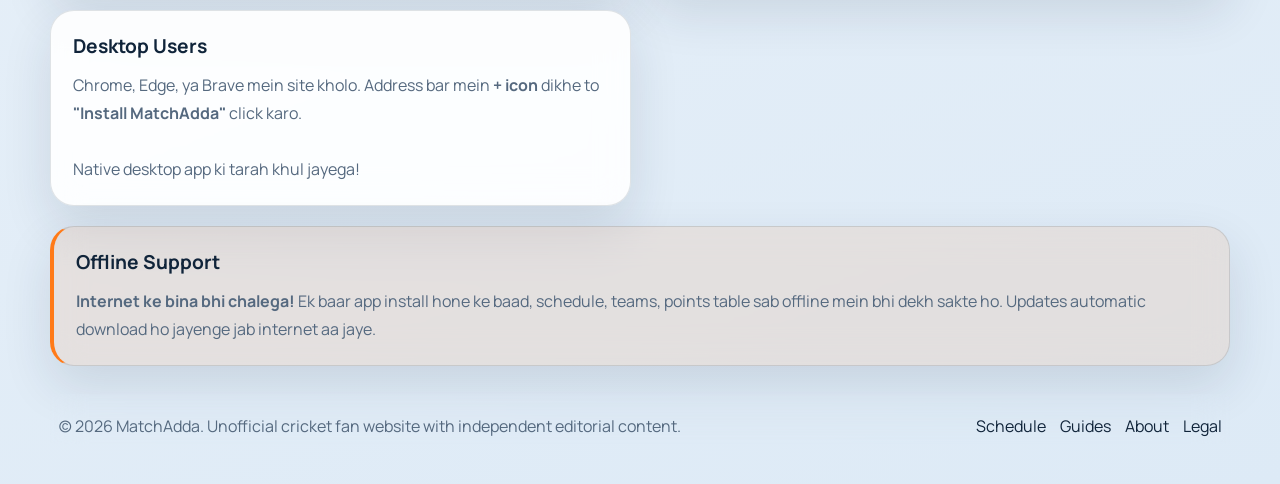
==== commit dc9df926: "Add files via upload" ====
--- a/index.html
+++ b/index.html
@@ -97,7 +97,7 @@
 
       <section class="section">
         <div class="section-heading">
-          <p class="eyebrow">Next Match</p>
+          <p class="eyebrow">Today Match</p>
           <h2>Qualifier 1: RCB vs GT</h2>
         </div>
         <div class="today-match">
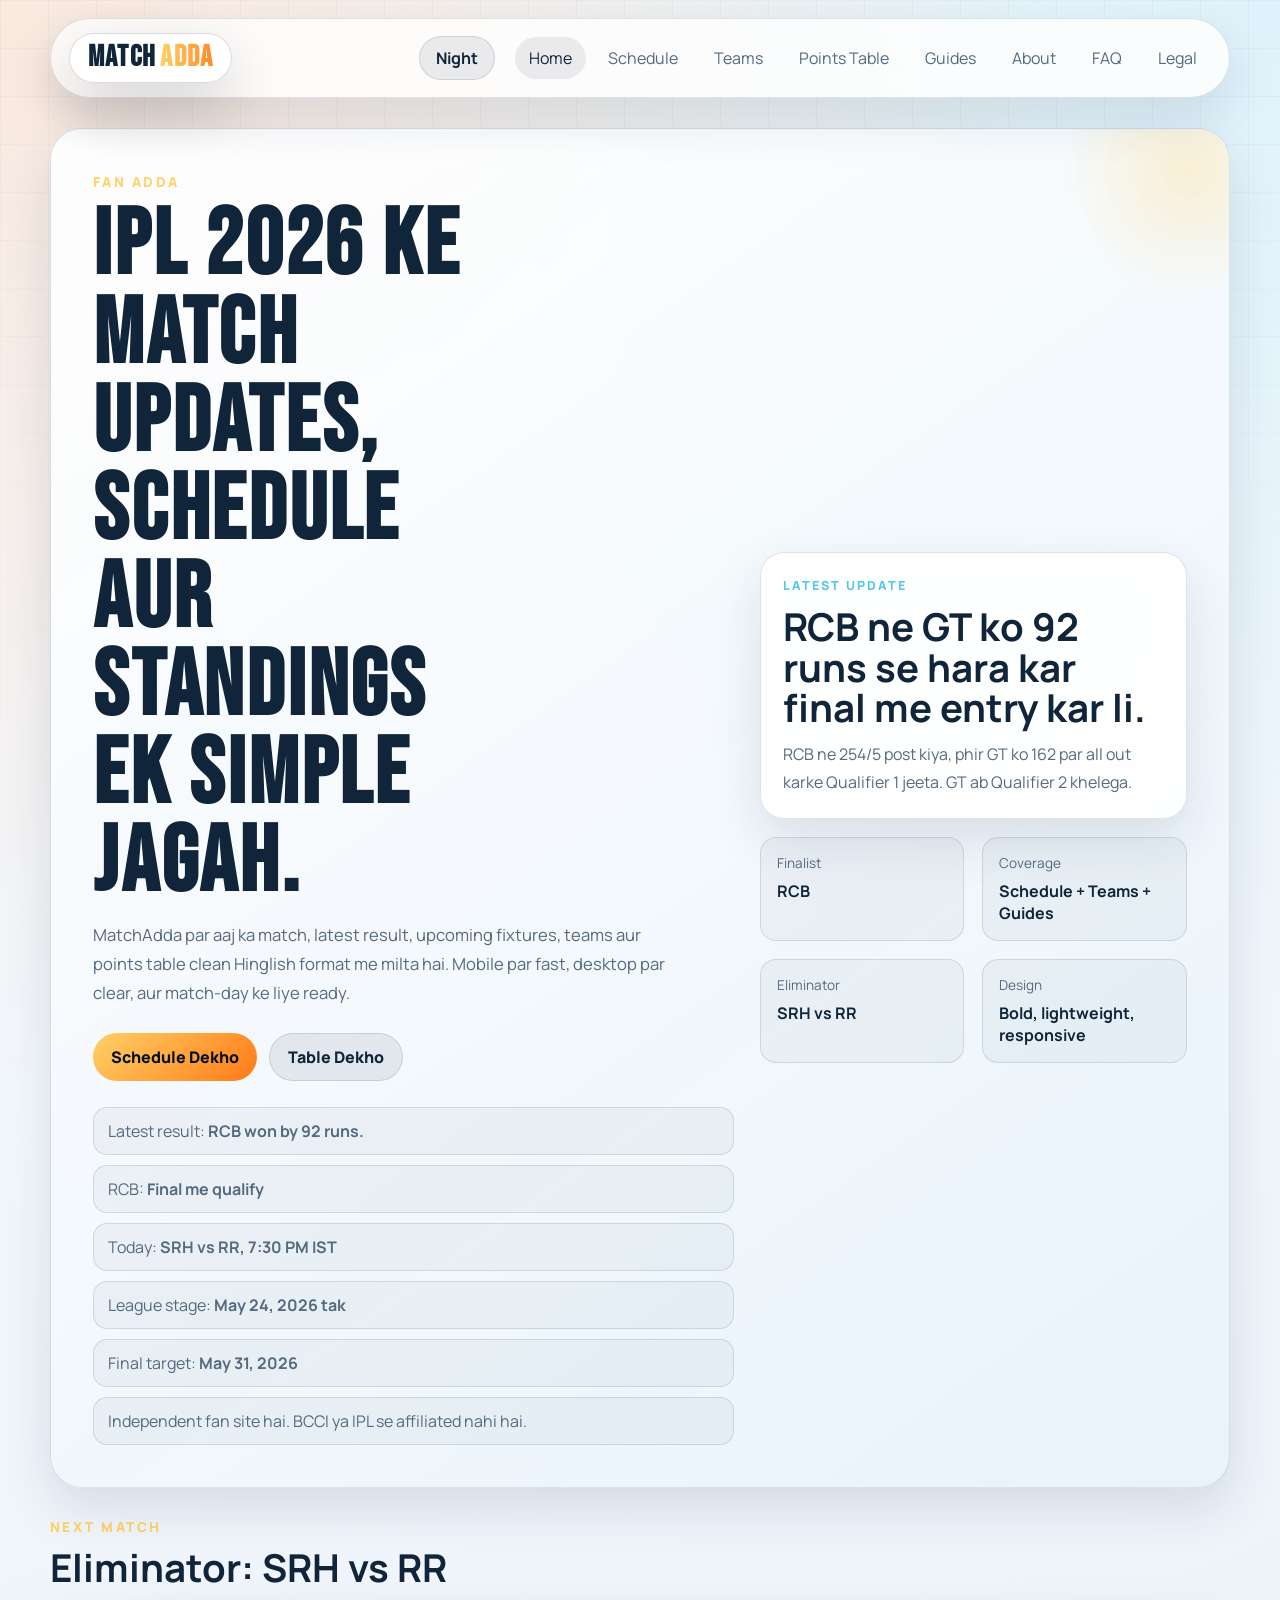
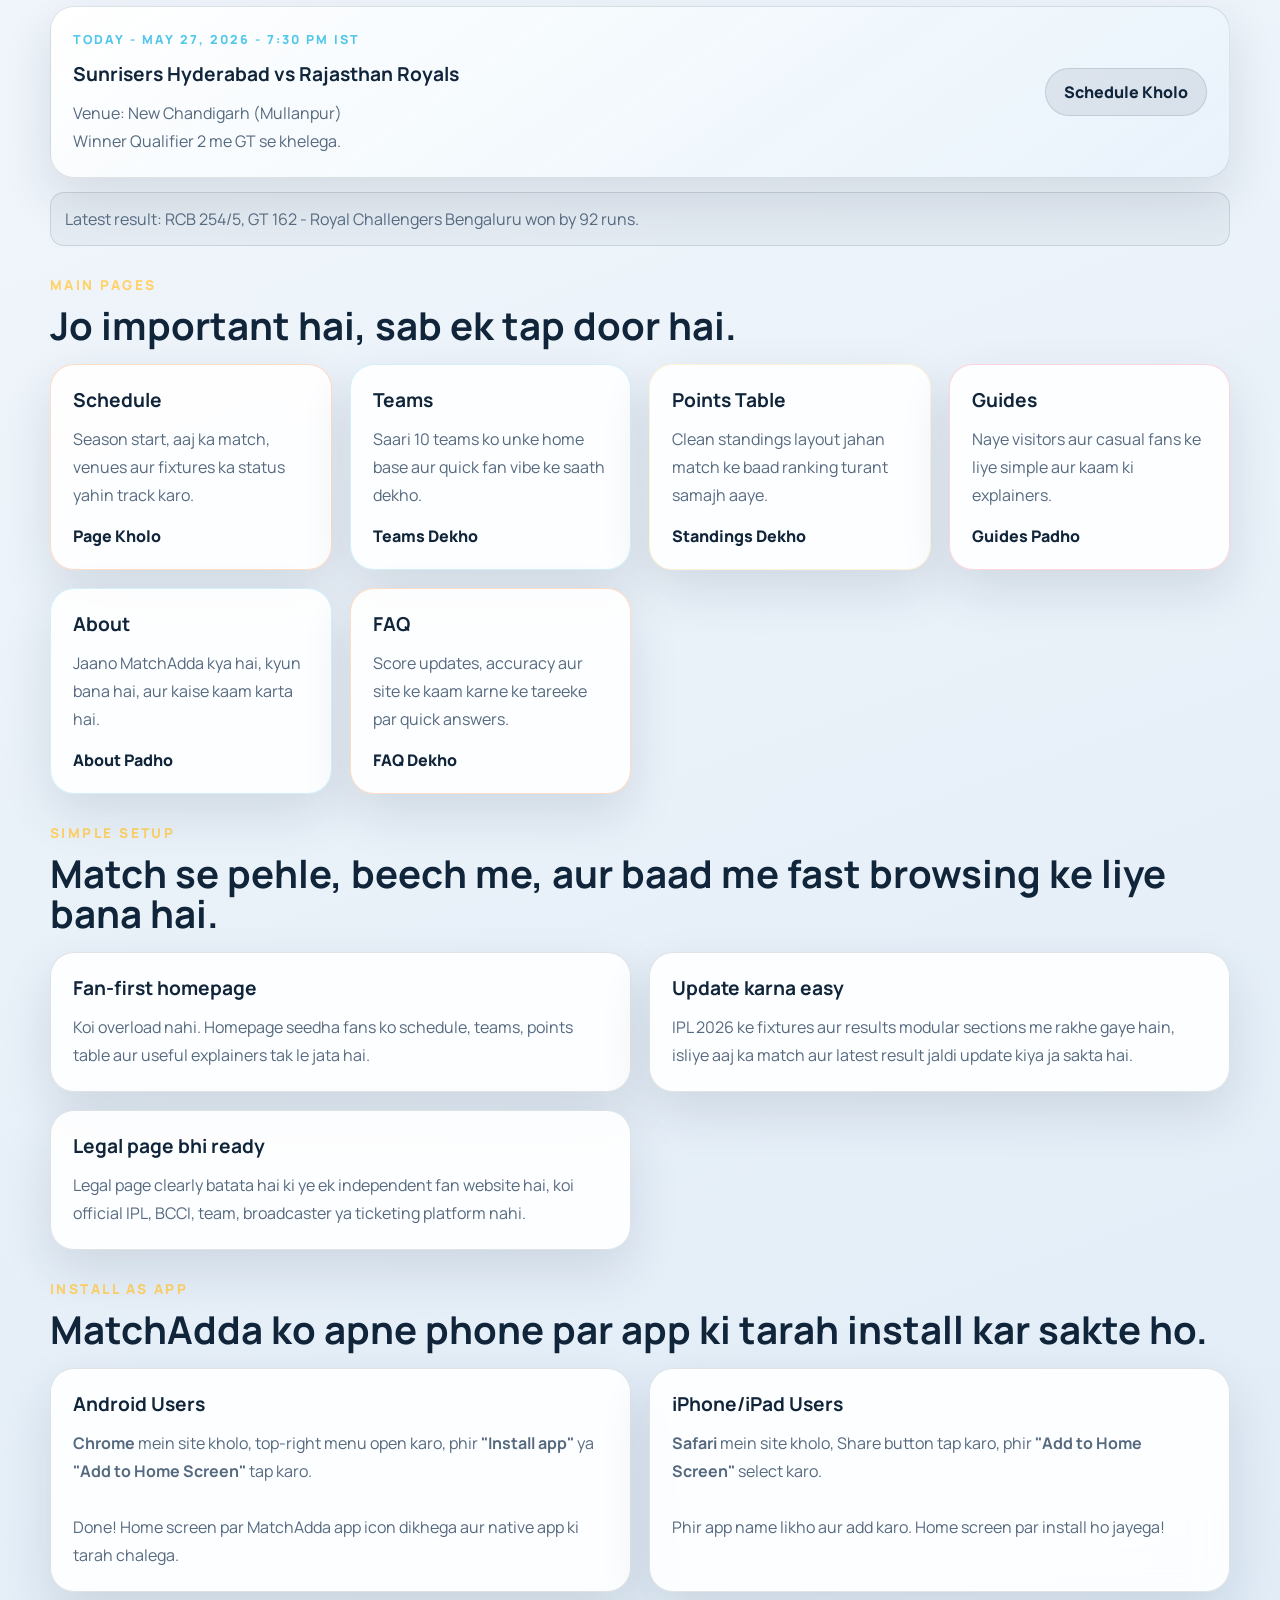
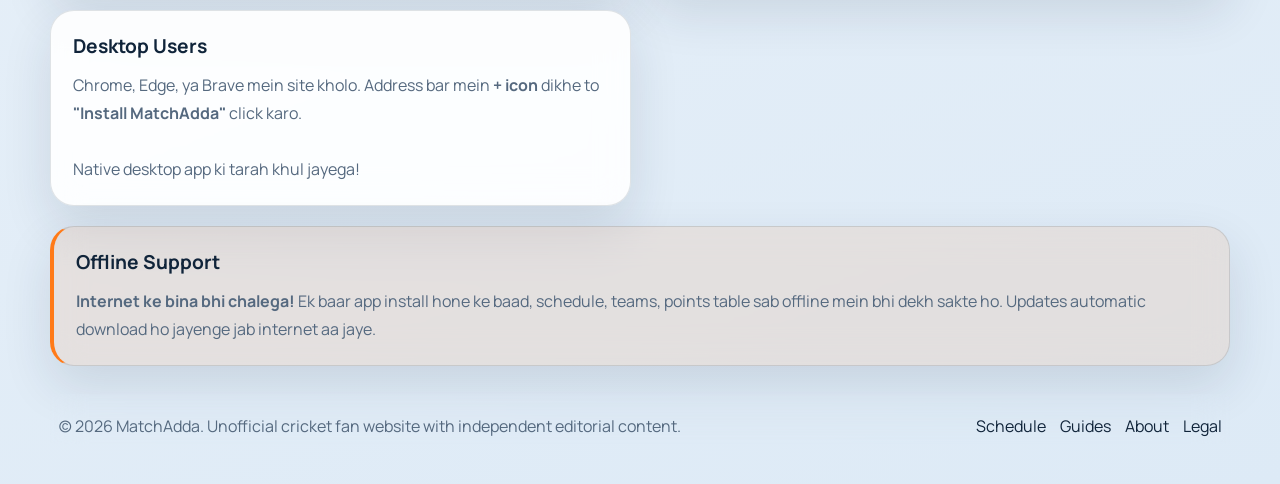
==== commit 3de8f06a: "Add files via upload" ====
--- a/index.html
+++ b/index.html
@@ -58,9 +58,9 @@
             <a class="btn btn-secondary" href="points-table.html">Table Dekho</a>
           </div>
           <ul class="hero-meta">
-            <li>Latest result: <strong>DC won by 40 runs.</strong></li>
-            <li>Playoffs: <strong>RCB vs GT, May 26 - 7:30 PM IST</strong></li>
-            <li>Eliminator: <strong>SRH vs RR, May 27 - 7:30 PM IST</strong></li>
+            <li>Latest result: <strong>RCB won by 92 runs.</strong></li>
+            <li>RCB: <strong>Final me qualify</strong></li>
+            <li>Today: <strong>SRH vs RR, 7:30 PM IST</strong></li>
             <li>League stage: <strong>May 24, 2026 tak</strong></li>
             <li>Final target: <strong>May 31, 2026</strong></li>
             <li>Independent fan site hai. BCCI ya IPL se affiliated nahi hai.</li>
@@ -69,15 +69,15 @@
         <div class="hero-panel">
           <div class="match-card featured-card">
             <p class="card-label">Latest Update</p>
-            <h2>League stage close: RR qualify, DC finish with a win.</h2>
-            <p>
-              RR ne MI ko 30 runs se hara kar playoffs spot seal kiya. Night match me DC ne KKR ko 40 runs se hara diya.
+            <h2>RCB ne GT ko 92 runs se hara kar final me entry kar li.</h2>
+            <p>
+              RCB ne 254/5 post kiya, phir GT ko 162 par all out karke Qualifier 1 jeeta. GT ab Qualifier 2 khelega.
             </p>
           </div>
           <div class="mini-grid">
             <article class="stat-chip">
-              <span>Playoffs</span>
-              <strong>RCB vs GT in Qualifier 1</strong>
+              <span>Finalist</span>
+              <strong>RCB</strong>
             </article>
             <article class="stat-chip">
               <span>Coverage</span>
@@ -97,16 +97,16 @@
 
       <section class="section">
         <div class="section-heading">
-          <p class="eyebrow">Today Match</p>
-          <h2>Qualifier 1: RCB vs GT</h2>
+          <p class="eyebrow">Next Match</p>
+          <h2>Eliminator: SRH vs RR</h2>
         </div>
         <div class="today-match">
 
           <div class="today-match-copy">
-            <p class="card-label">May 26, 2026 - 7:30 PM IST</p>
-            <h3>Royal Challengers Bengaluru vs Gujarat Titans</h3>
-            <p>Venue: Dharamshala</p>
-            <p>Winner seedha final me jayega.</p>
+            <p class="card-label">Today - May 27, 2026 - 7:30 PM IST</p>
+            <h3>Sunrisers Hyderabad vs Rajasthan Royals</h3>
+            <p>Venue: New Chandigarh (Mullanpur)</p>
+            <p>Winner Qualifier 2 me GT se khelega.</p>
           </div>
 
           <div class="today-match-meta">
@@ -116,7 +116,7 @@
 
   
 
-        <p class="section-note">Latest results: RR 205/8 beat MI 175/9 by 30 runs; DC 203/5 beat KKR 163 by 40 runs.</p>
+        <p class="section-note">Latest result: RCB 254/5, GT 162 - Royal Challengers Bengaluru won by 92 runs.</p>
       </section>
 
       <section class="section">
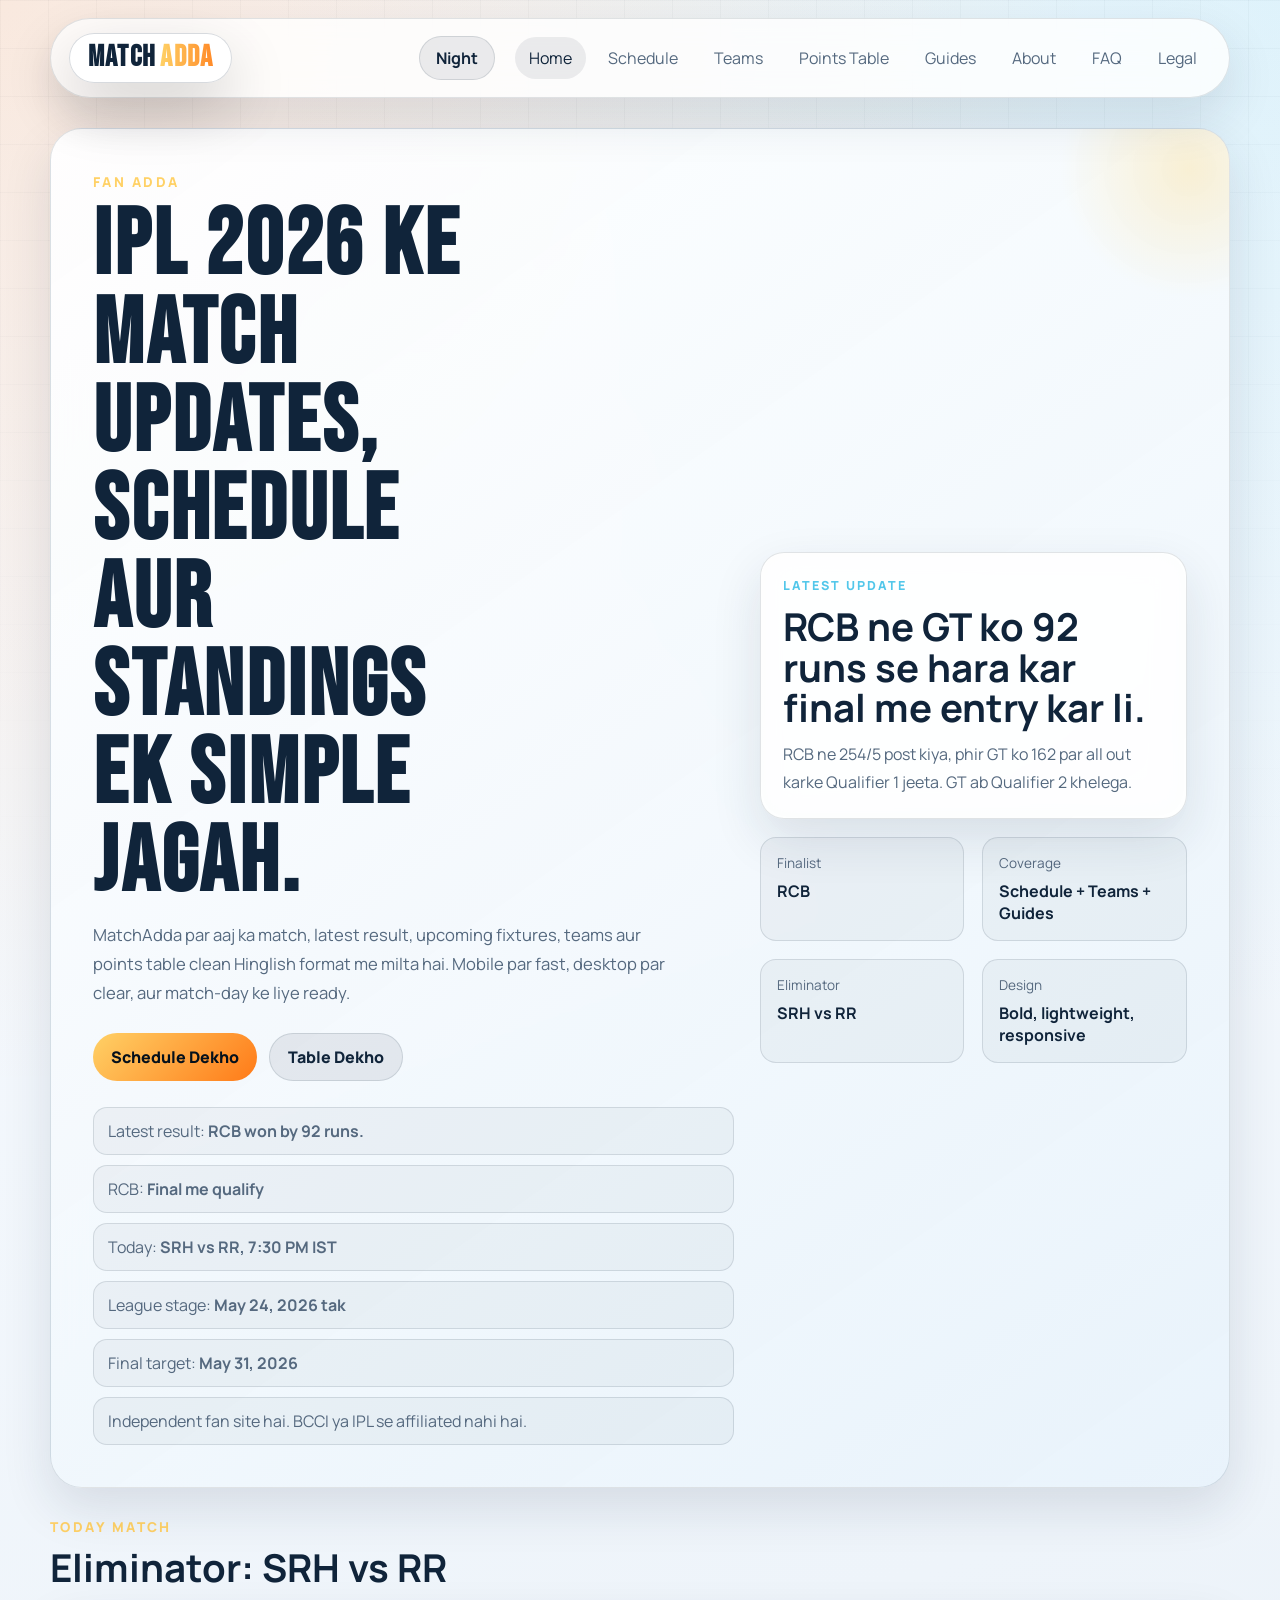
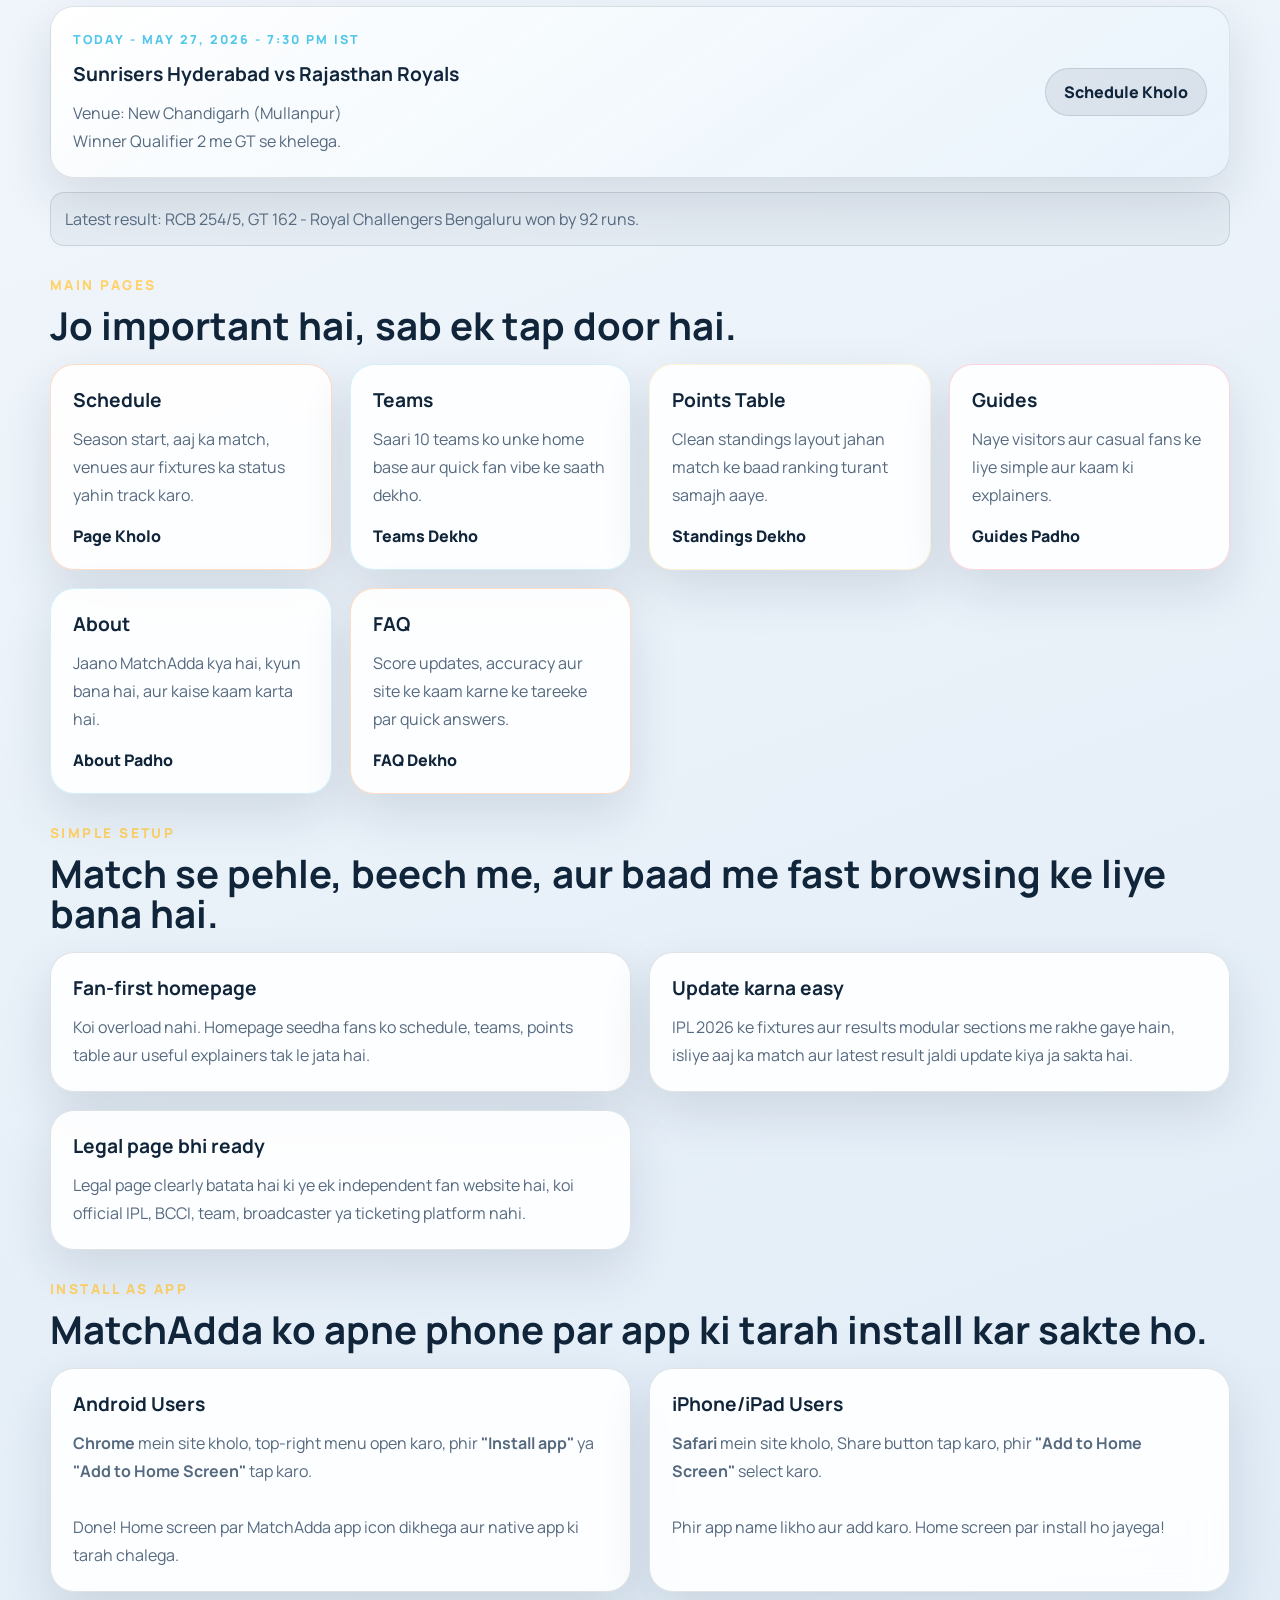
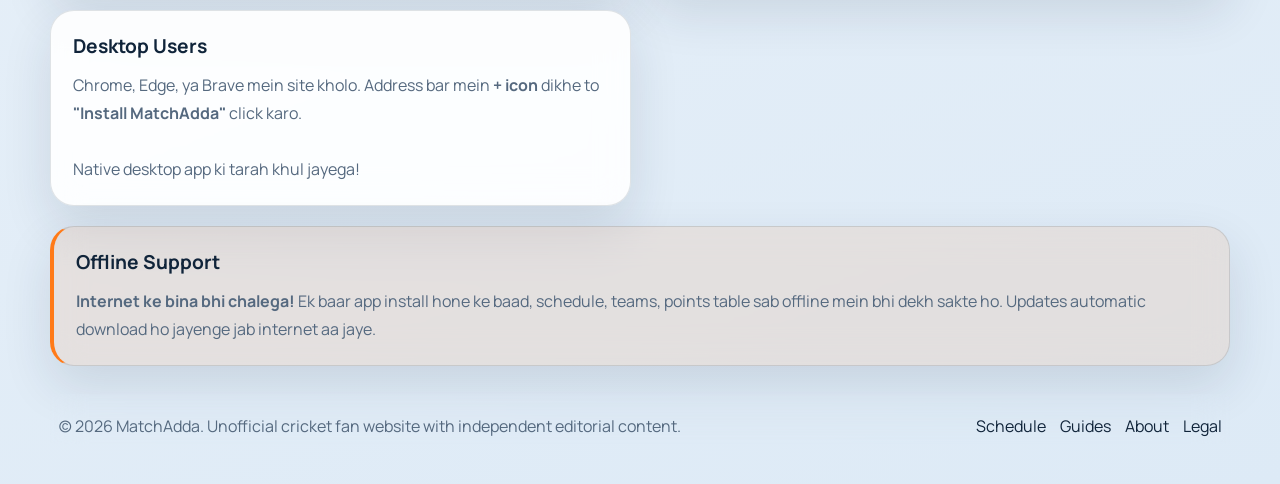
==== commit 1397bdce: "Add files via upload" ====
--- a/index.html
+++ b/index.html
@@ -97,7 +97,7 @@
 
       <section class="section">
         <div class="section-heading">
-          <p class="eyebrow">Next Match</p>
+          <p class="eyebrow">Today Match</p>
           <h2>Eliminator: SRH vs RR</h2>
         </div>
         <div class="today-match">
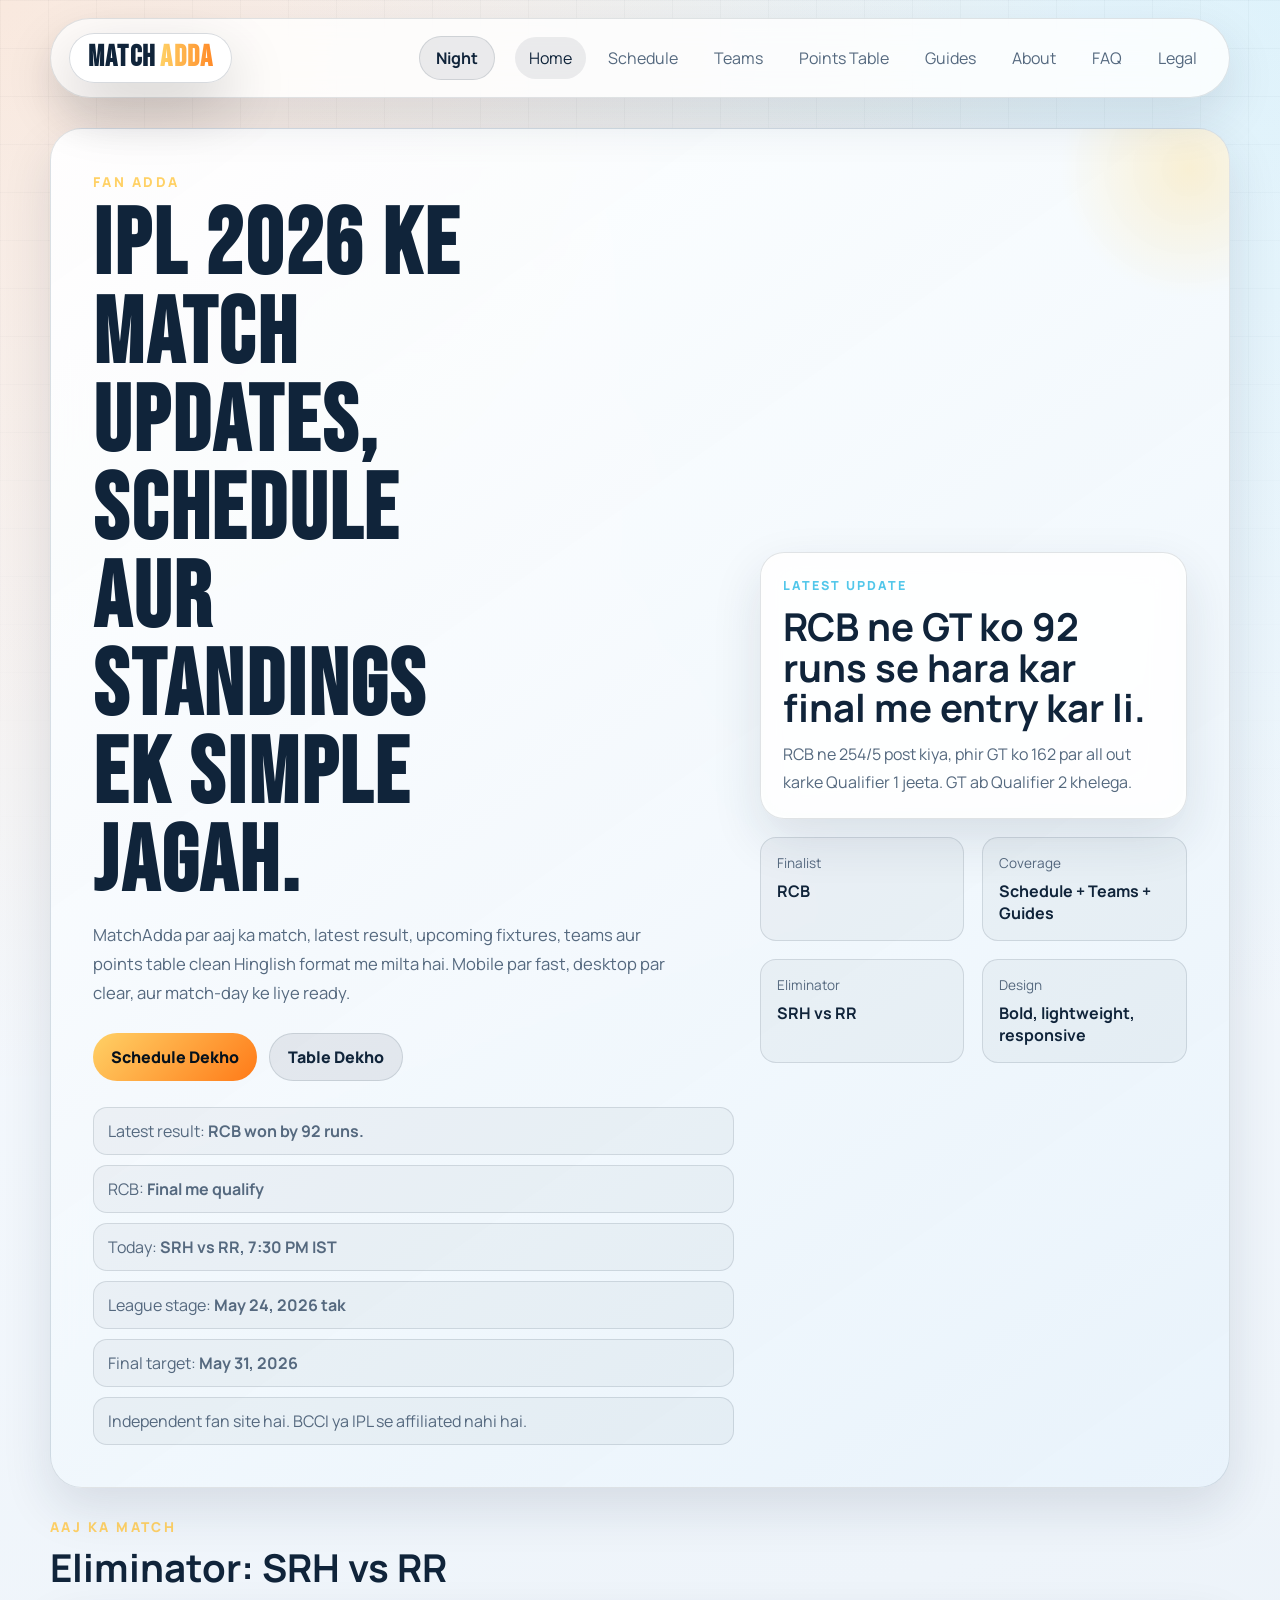
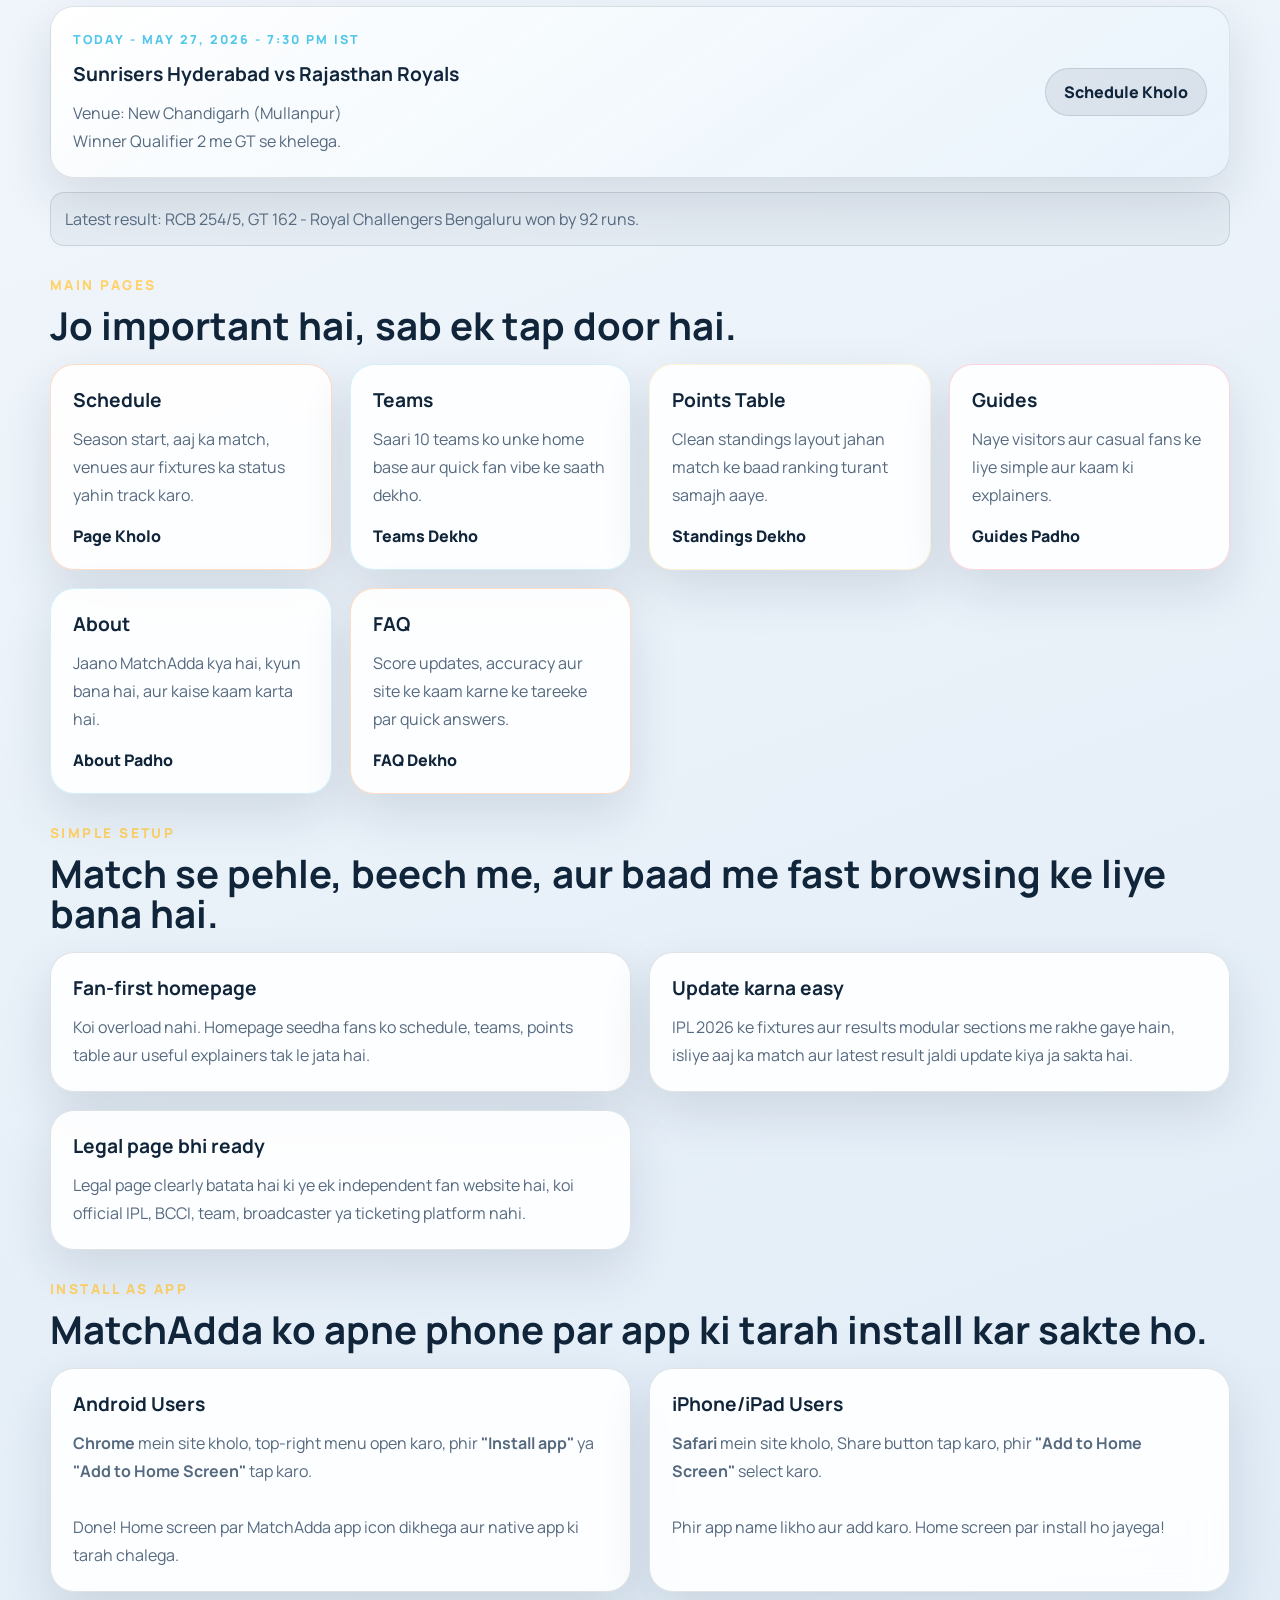
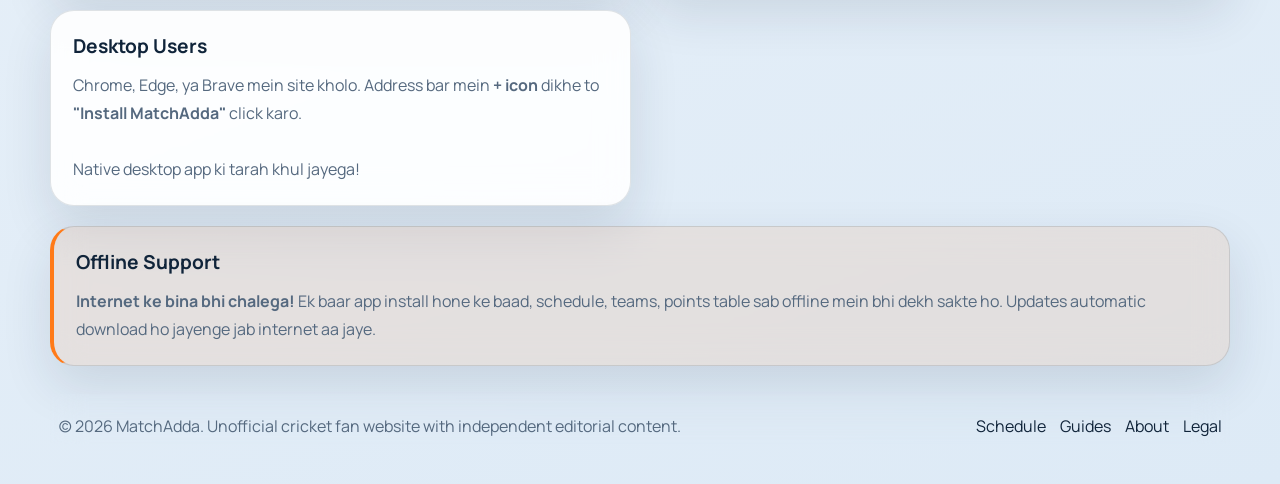
==== commit 23316a08: "Add files via upload" ====
--- a/index.html
+++ b/index.html
@@ -97,7 +97,7 @@
 
       <section class="section">
         <div class="section-heading">
-          <p class="eyebrow">Today Match</p>
+          <p class="eyebrow">Aaj Ka Match</p>
           <h2>Eliminator: SRH vs RR</h2>
         </div>
         <div class="today-match">
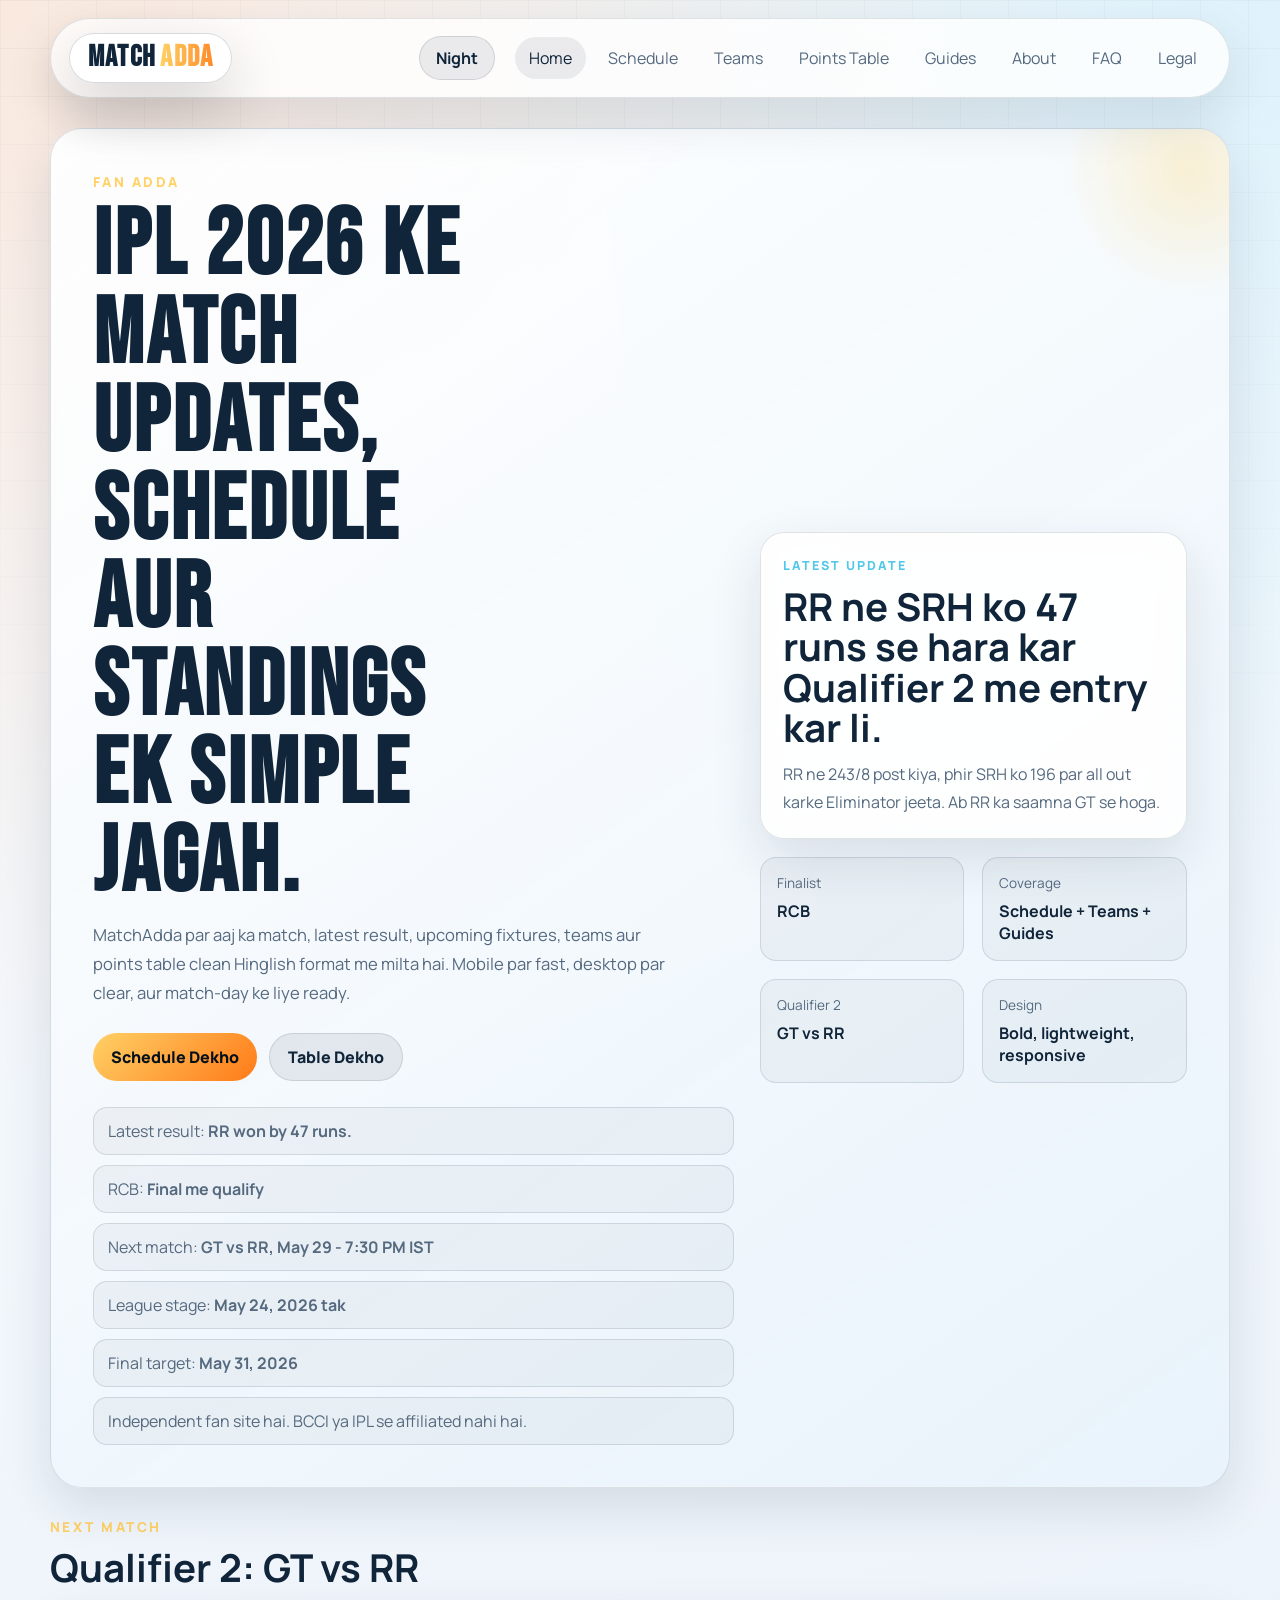
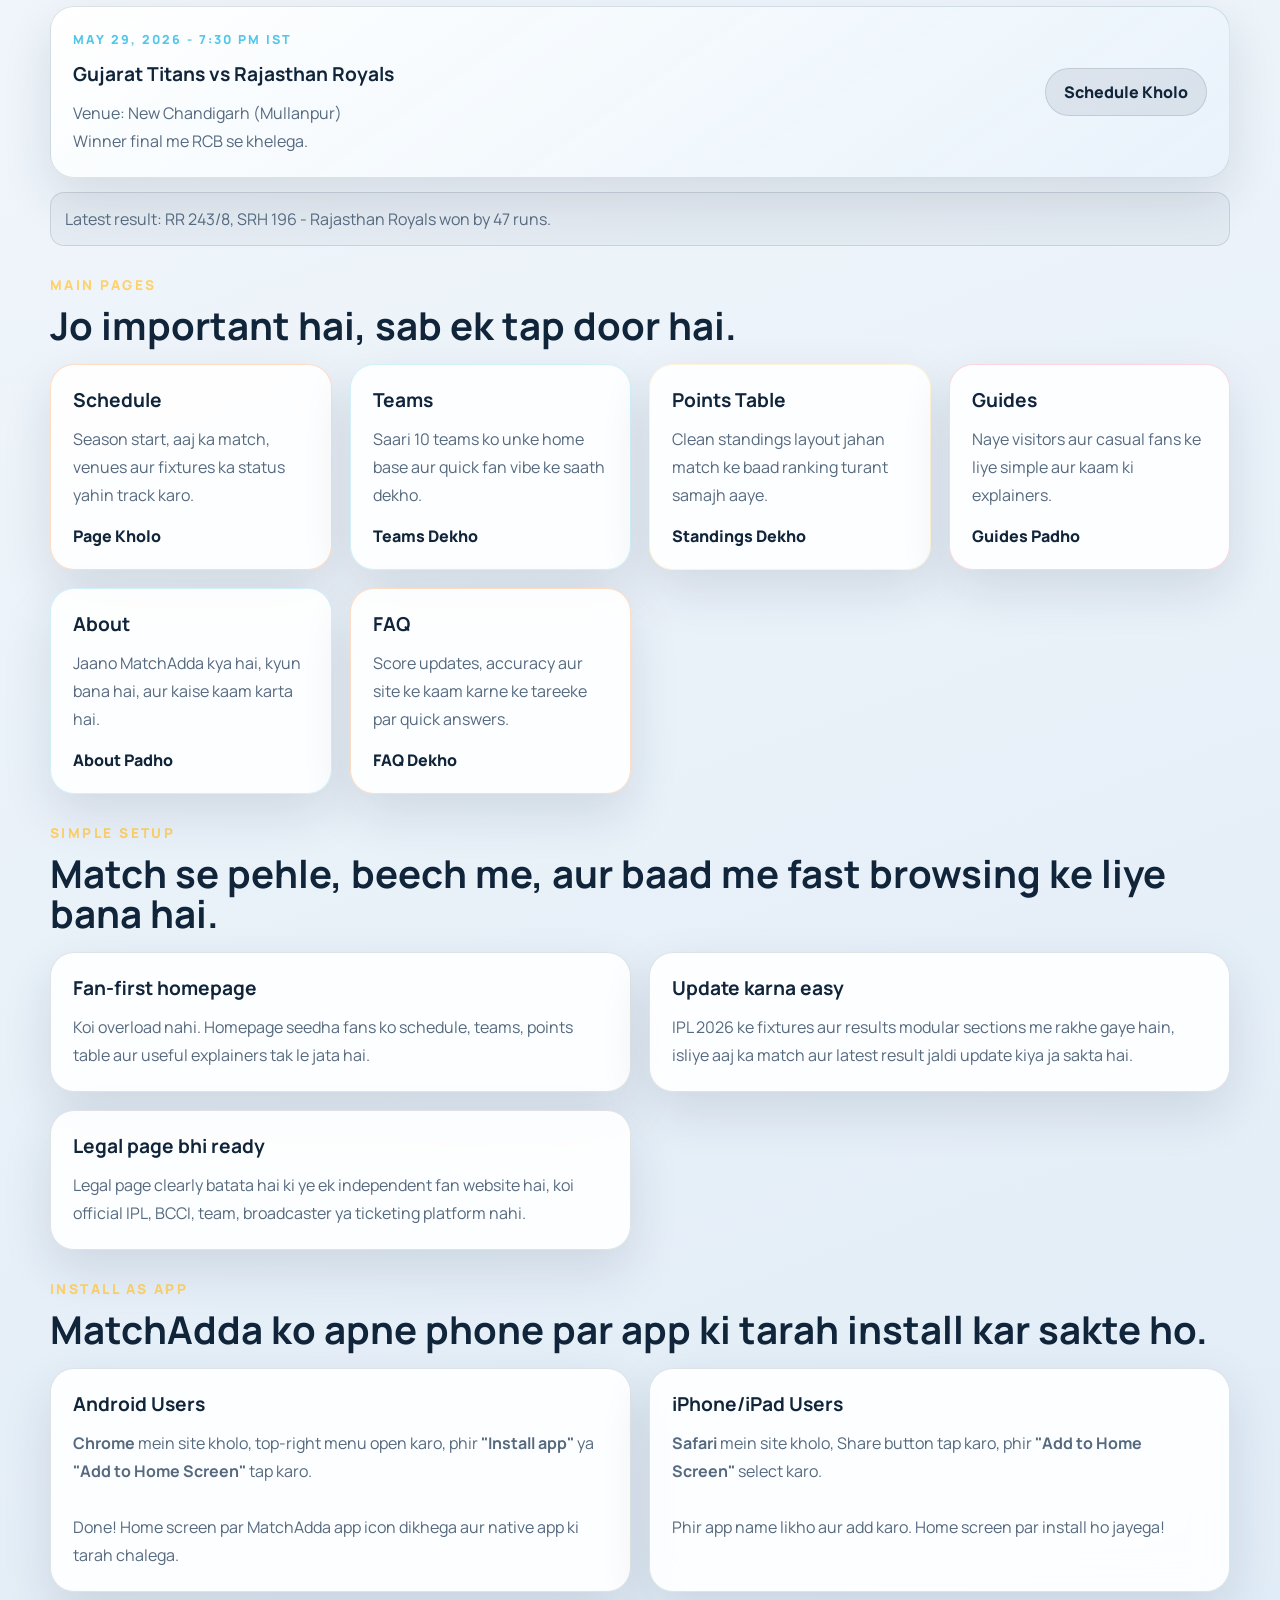
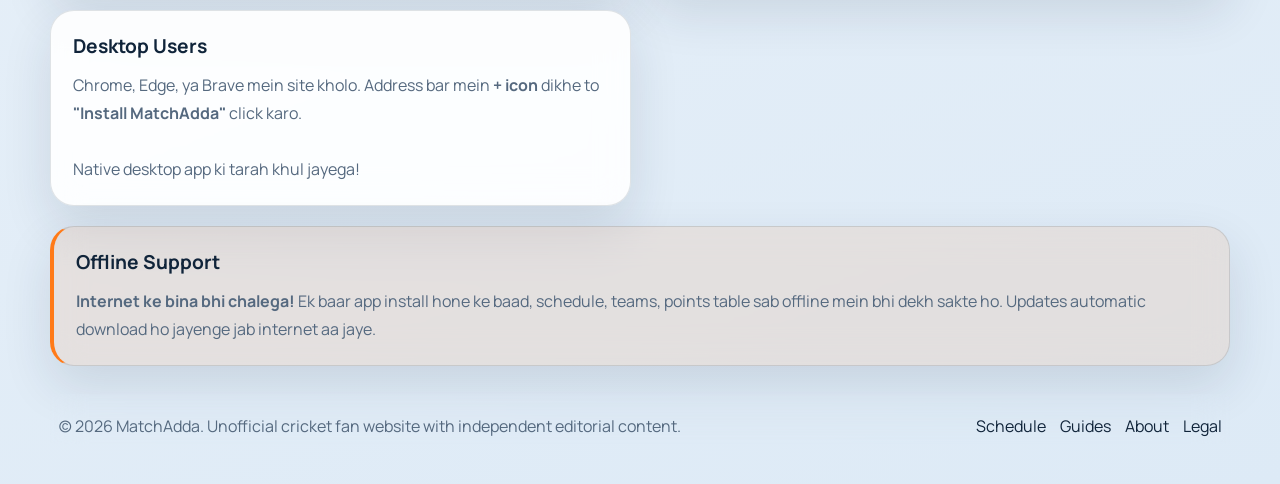
==== commit 91c1fa02: "Add files via upload" ====
--- a/index.html
+++ b/index.html
@@ -58,9 +58,9 @@
             <a class="btn btn-secondary" href="points-table.html">Table Dekho</a>
           </div>
           <ul class="hero-meta">
-            <li>Latest result: <strong>RCB won by 92 runs.</strong></li>
+            <li>Latest result: <strong>RR won by 47 runs.</strong></li>
             <li>RCB: <strong>Final me qualify</strong></li>
-            <li>Today: <strong>SRH vs RR, 7:30 PM IST</strong></li>
+            <li>Next match: <strong>GT vs RR, May 29 - 7:30 PM IST</strong></li>
             <li>League stage: <strong>May 24, 2026 tak</strong></li>
             <li>Final target: <strong>May 31, 2026</strong></li>
             <li>Independent fan site hai. BCCI ya IPL se affiliated nahi hai.</li>
@@ -69,9 +69,9 @@
         <div class="hero-panel">
           <div class="match-card featured-card">
             <p class="card-label">Latest Update</p>
-            <h2>RCB ne GT ko 92 runs se hara kar final me entry kar li.</h2>
-            <p>
-              RCB ne 254/5 post kiya, phir GT ko 162 par all out karke Qualifier 1 jeeta. GT ab Qualifier 2 khelega.
+            <h2>RR ne SRH ko 47 runs se hara kar Qualifier 2 me entry kar li.</h2>
+            <p>
+              RR ne 243/8 post kiya, phir SRH ko 196 par all out karke Eliminator jeeta. Ab RR ka saamna GT se hoga.
             </p>
           </div>
           <div class="mini-grid">
@@ -84,8 +84,8 @@
               <strong>Schedule + Teams + Guides</strong>
             </article>
             <article class="stat-chip">
-              <span>Eliminator</span>
-              <strong>SRH vs RR</strong>
+              <span>Qualifier 2</span>
+              <strong>GT vs RR</strong>
             </article>
             <article class="stat-chip">
               <span>Design</span>
@@ -97,16 +97,16 @@
 
       <section class="section">
         <div class="section-heading">
-          <p class="eyebrow">Aaj Ka Match</p>
-          <h2>Eliminator: SRH vs RR</h2>
+          <p class="eyebrow">Next Match</p>
+          <h2>Qualifier 2: GT vs RR</h2>
         </div>
         <div class="today-match">
 
           <div class="today-match-copy">
-            <p class="card-label">Today - May 27, 2026 - 7:30 PM IST</p>
-            <h3>Sunrisers Hyderabad vs Rajasthan Royals</h3>
+            <p class="card-label">May 29, 2026 - 7:30 PM IST</p>
+            <h3>Gujarat Titans vs Rajasthan Royals</h3>
             <p>Venue: New Chandigarh (Mullanpur)</p>
-            <p>Winner Qualifier 2 me GT se khelega.</p>
+            <p>Winner final me RCB se khelega.</p>
           </div>
 
           <div class="today-match-meta">
@@ -116,7 +116,7 @@
 
   
 
-        <p class="section-note">Latest result: RCB 254/5, GT 162 - Royal Challengers Bengaluru won by 92 runs.</p>
+        <p class="section-note">Latest result: RR 243/8, SRH 196 - Rajasthan Royals won by 47 runs.</p>
       </section>
 
       <section class="section">
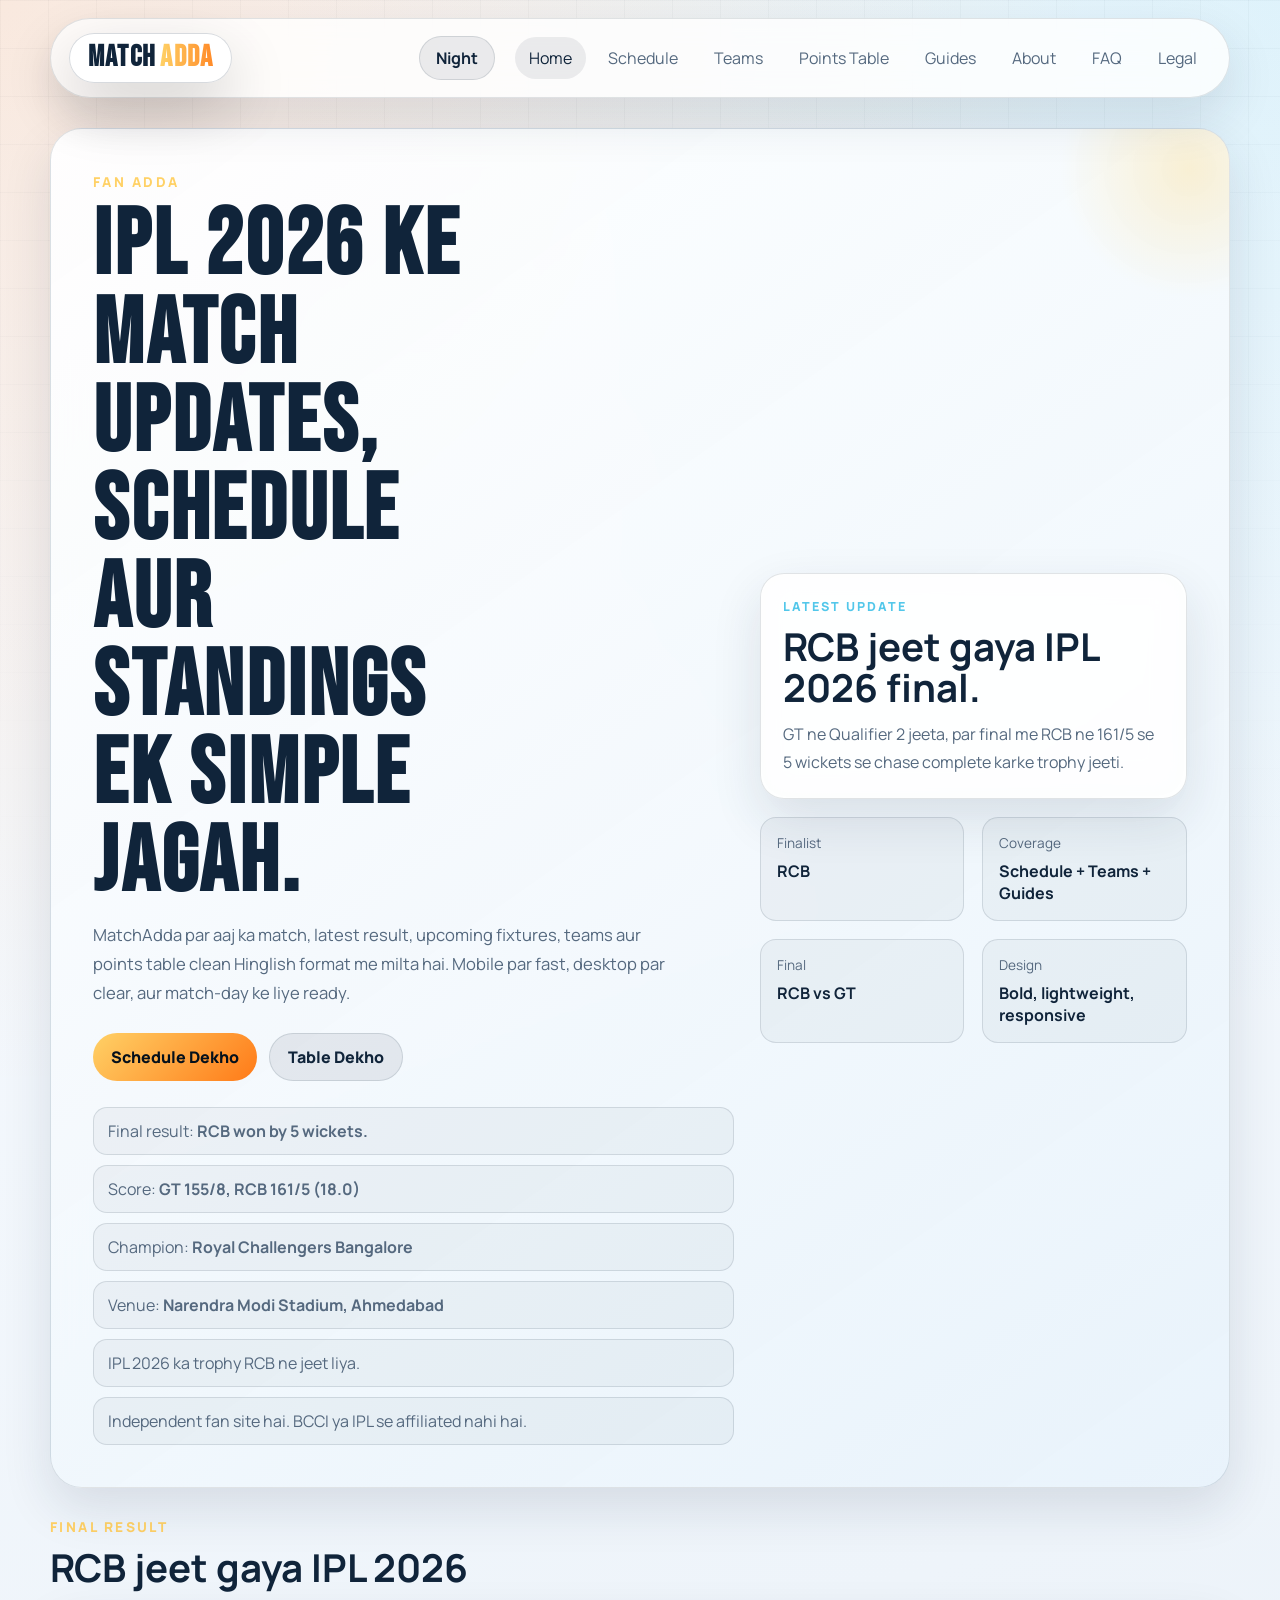
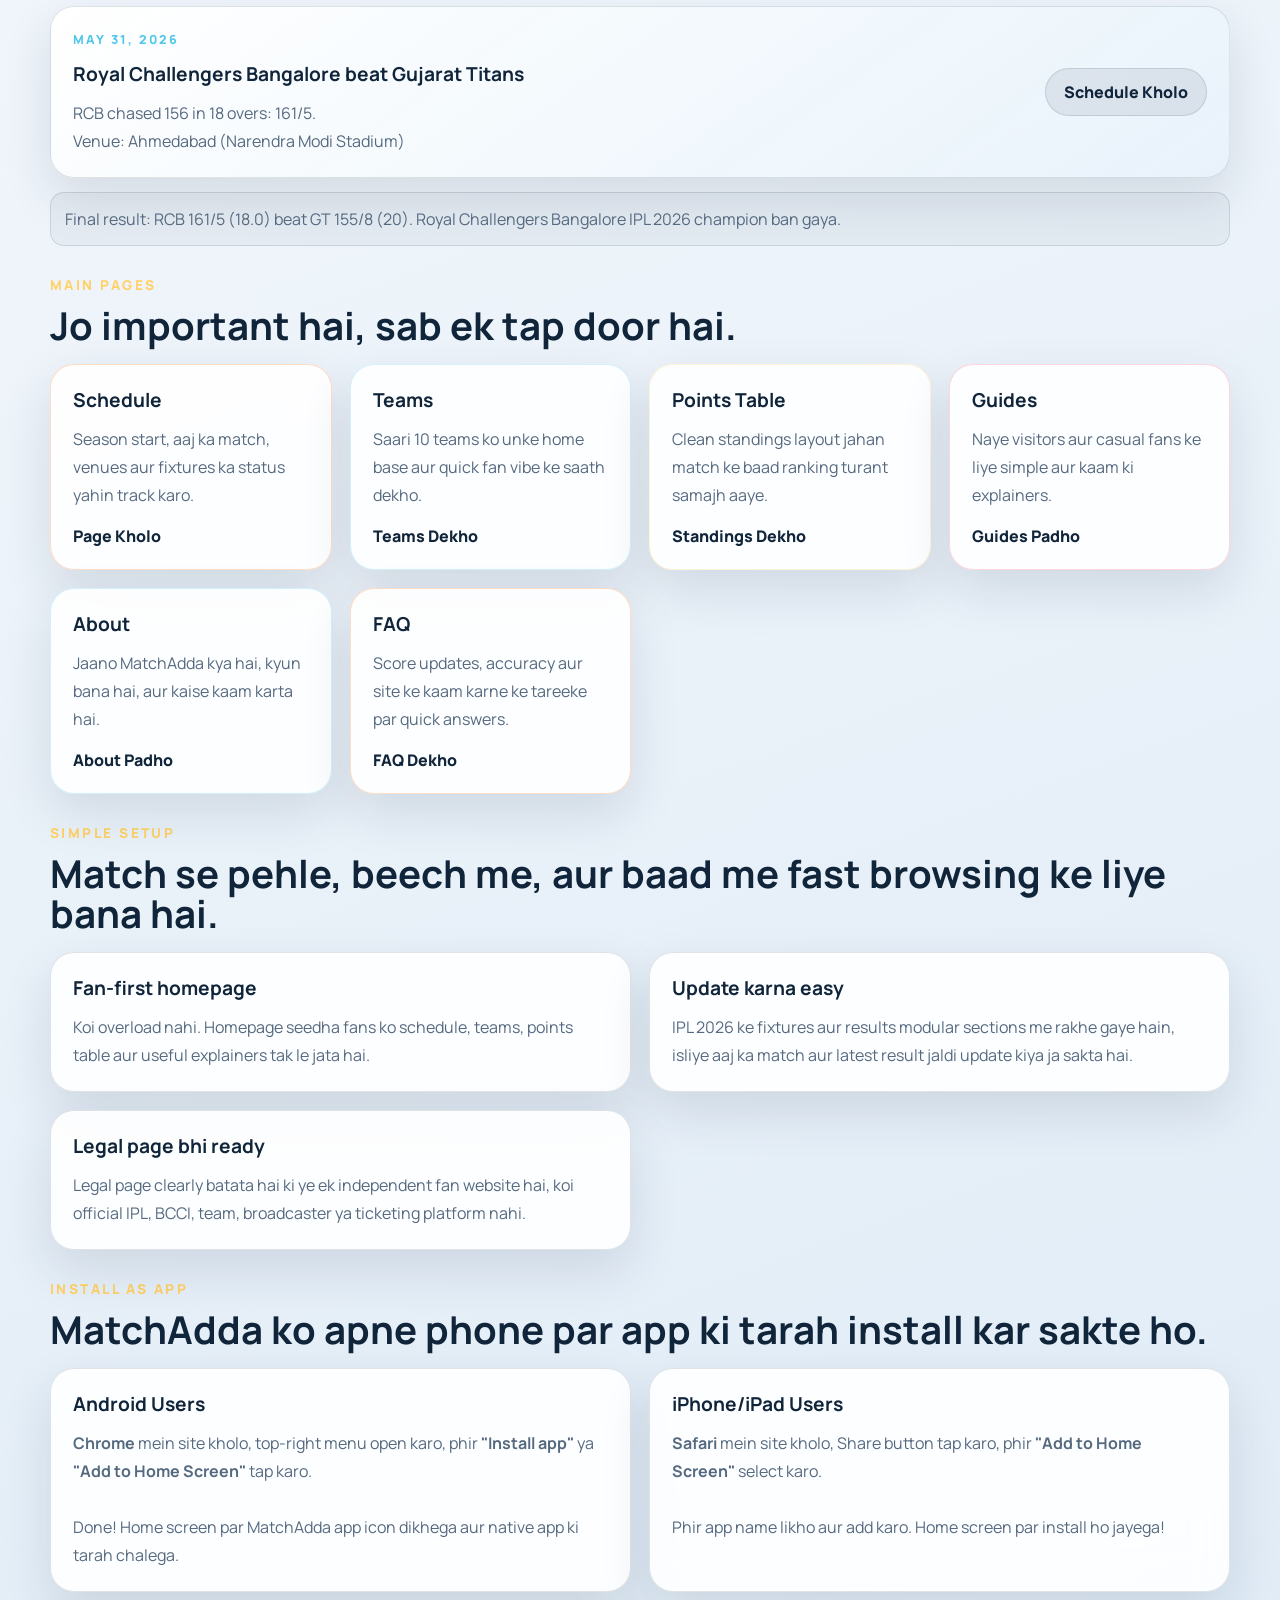
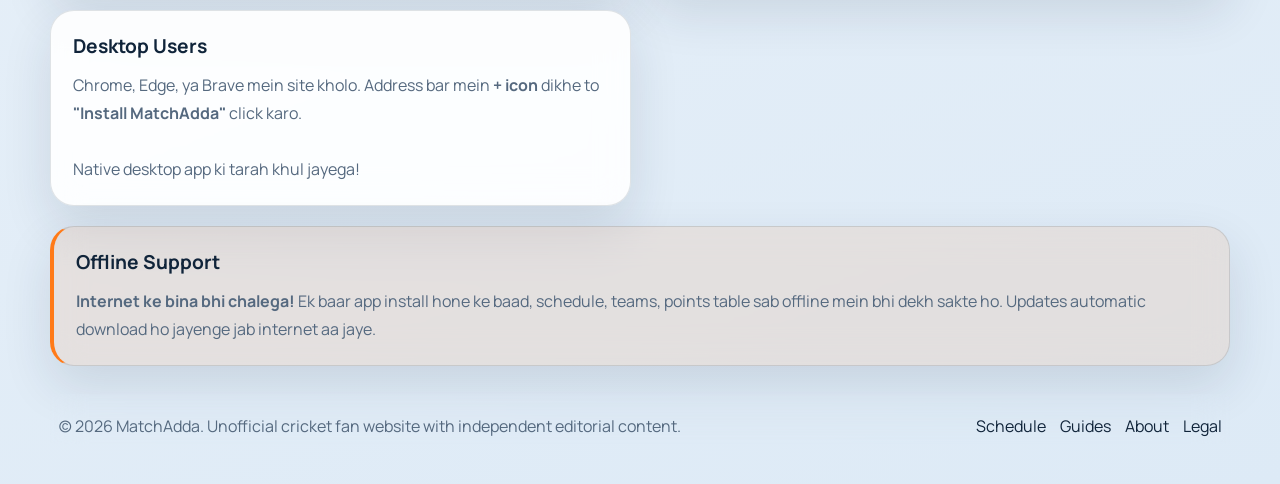
==== commit 1fd18357: "Add files via upload" ====
--- a/index.html
+++ b/index.html
@@ -58,20 +58,20 @@
             <a class="btn btn-secondary" href="points-table.html">Table Dekho</a>
           </div>
           <ul class="hero-meta">
-            <li>Latest result: <strong>RR won by 47 runs.</strong></li>
-            <li>RCB: <strong>Final me qualify</strong></li>
-            <li>Next match: <strong>GT vs RR, May 29 - 7:30 PM IST</strong></li>
-            <li>League stage: <strong>May 24, 2026 tak</strong></li>
-            <li>Final target: <strong>May 31, 2026</strong></li>
+            <li>Final result: <strong>RCB won by 5 wickets.</strong></li>
+            <li>Score: <strong>GT 155/8, RCB 161/5 (18.0)</strong></li>
+            <li>Champion: <strong>Royal Challengers Bangalore</strong></li>
+            <li>Venue: <strong>Narendra Modi Stadium, Ahmedabad</strong></li>
+            <li>IPL 2026 ka trophy RCB ne jeet liya.</li>
             <li>Independent fan site hai. BCCI ya IPL se affiliated nahi hai.</li>
           </ul>
         </div>
         <div class="hero-panel">
           <div class="match-card featured-card">
             <p class="card-label">Latest Update</p>
-            <h2>RR ne SRH ko 47 runs se hara kar Qualifier 2 me entry kar li.</h2>
-            <p>
-              RR ne 243/8 post kiya, phir SRH ko 196 par all out karke Eliminator jeeta. Ab RR ka saamna GT se hoga.
+            <h2>RCB jeet gaya IPL 2026 final.</h2>
+            <p>
+              GT ne Qualifier 2 jeeta, par final me RCB ne 161/5 se 5 wickets se chase complete karke trophy jeeti.
             </p>
           </div>
           <div class="mini-grid">
@@ -84,8 +84,8 @@
               <strong>Schedule + Teams + Guides</strong>
             </article>
             <article class="stat-chip">
-              <span>Qualifier 2</span>
-              <strong>GT vs RR</strong>
+              <span>Final</span>
+              <strong>RCB vs GT</strong>
             </article>
             <article class="stat-chip">
               <span>Design</span>
@@ -97,16 +97,16 @@
 
       <section class="section">
         <div class="section-heading">
-          <p class="eyebrow">Next Match</p>
-          <h2>Qualifier 2: GT vs RR</h2>
+          <p class="eyebrow">Final Result</p>
+          <h2>RCB jeet gaya IPL 2026</h2>
         </div>
         <div class="today-match">
 
           <div class="today-match-copy">
-            <p class="card-label">May 29, 2026 - 7:30 PM IST</p>
-            <h3>Gujarat Titans vs Rajasthan Royals</h3>
-            <p>Venue: New Chandigarh (Mullanpur)</p>
-            <p>Winner final me RCB se khelega.</p>
+            <p class="card-label">May 31, 2026</p>
+            <h3>Royal Challengers Bangalore beat Gujarat Titans</h3>
+            <p>RCB chased 156 in 18 overs: 161/5.</p>
+            <p>Venue: Ahmedabad (Narendra Modi Stadium)</p>
           </div>
 
           <div class="today-match-meta">
@@ -114,9 +114,7 @@
           </div>
         </div>
 
-  
-
-        <p class="section-note">Latest result: RR 243/8, SRH 196 - Rajasthan Royals won by 47 runs.</p>
+        <p class="section-note">Final result: RCB 161/5 (18.0) beat GT 155/8 (20). Royal Challengers Bangalore IPL 2026 champion ban gaya.</p>
       </section>
 
       <section class="section">
